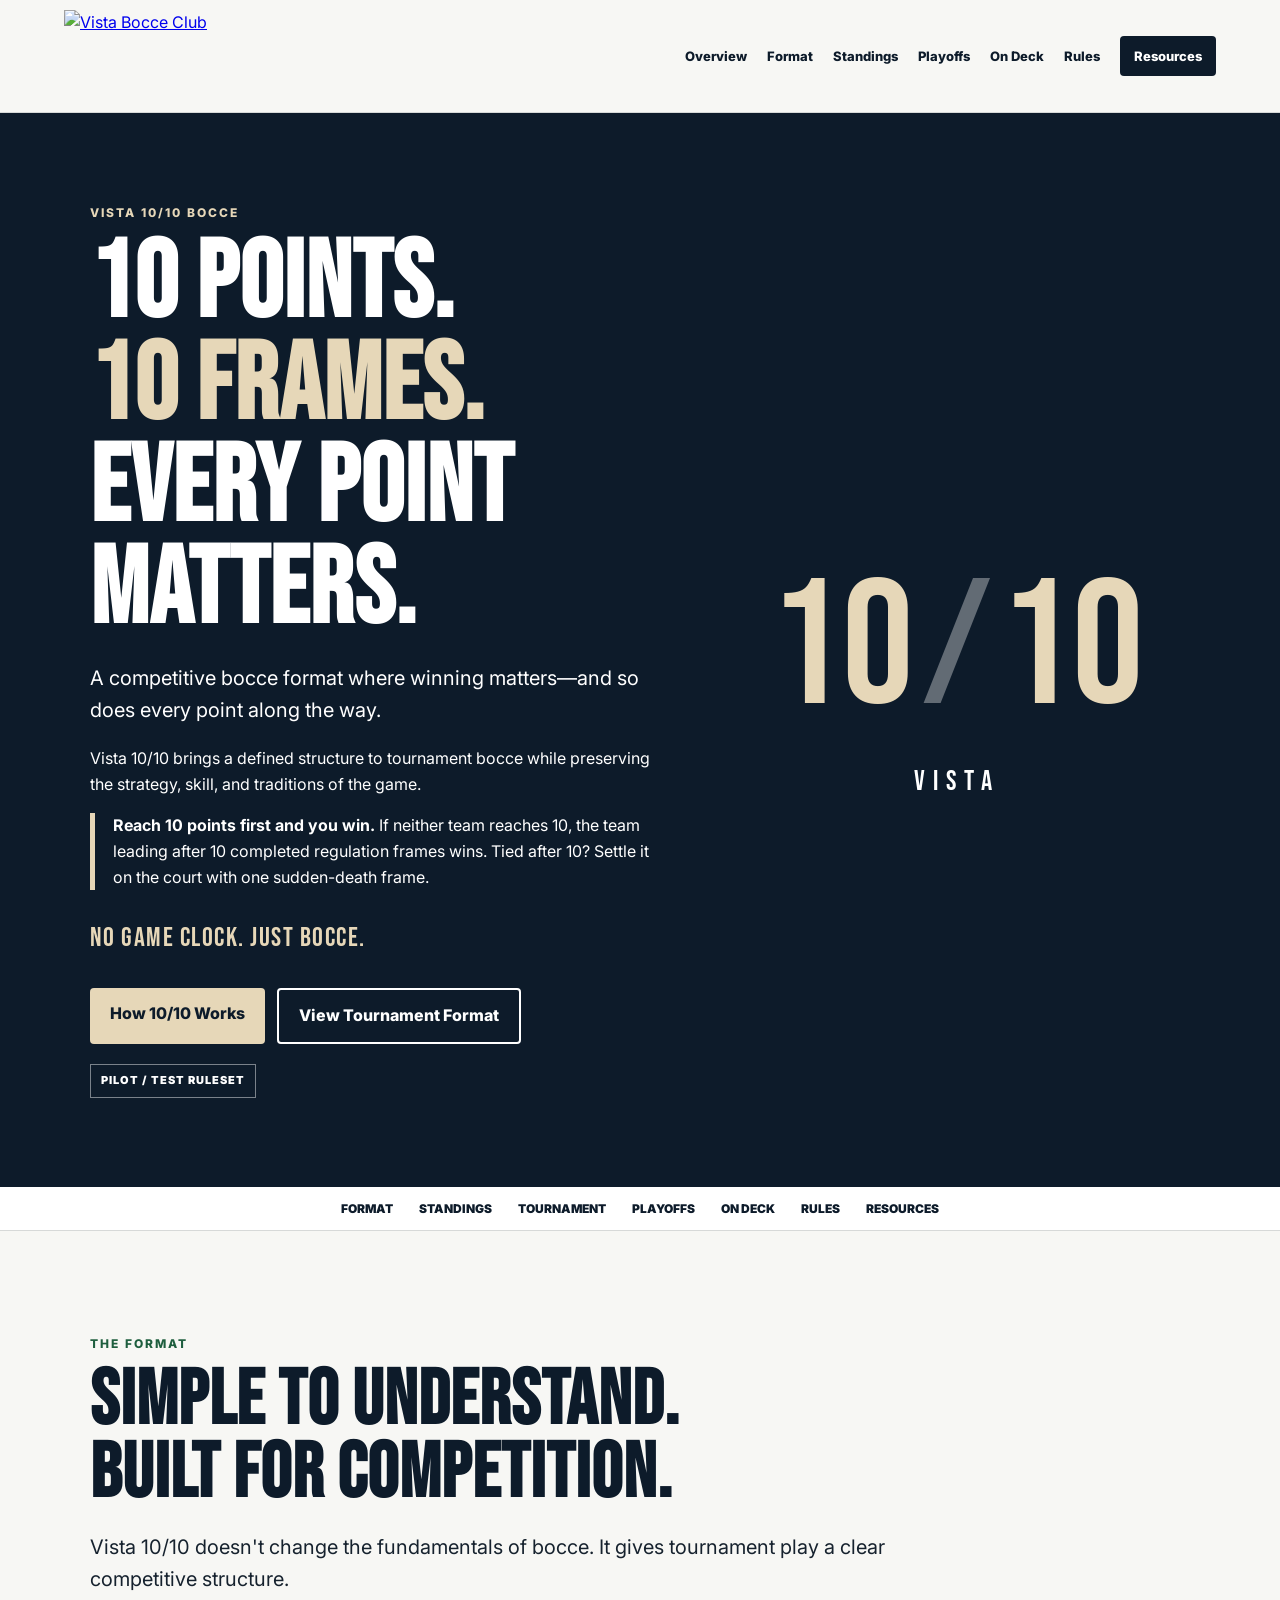
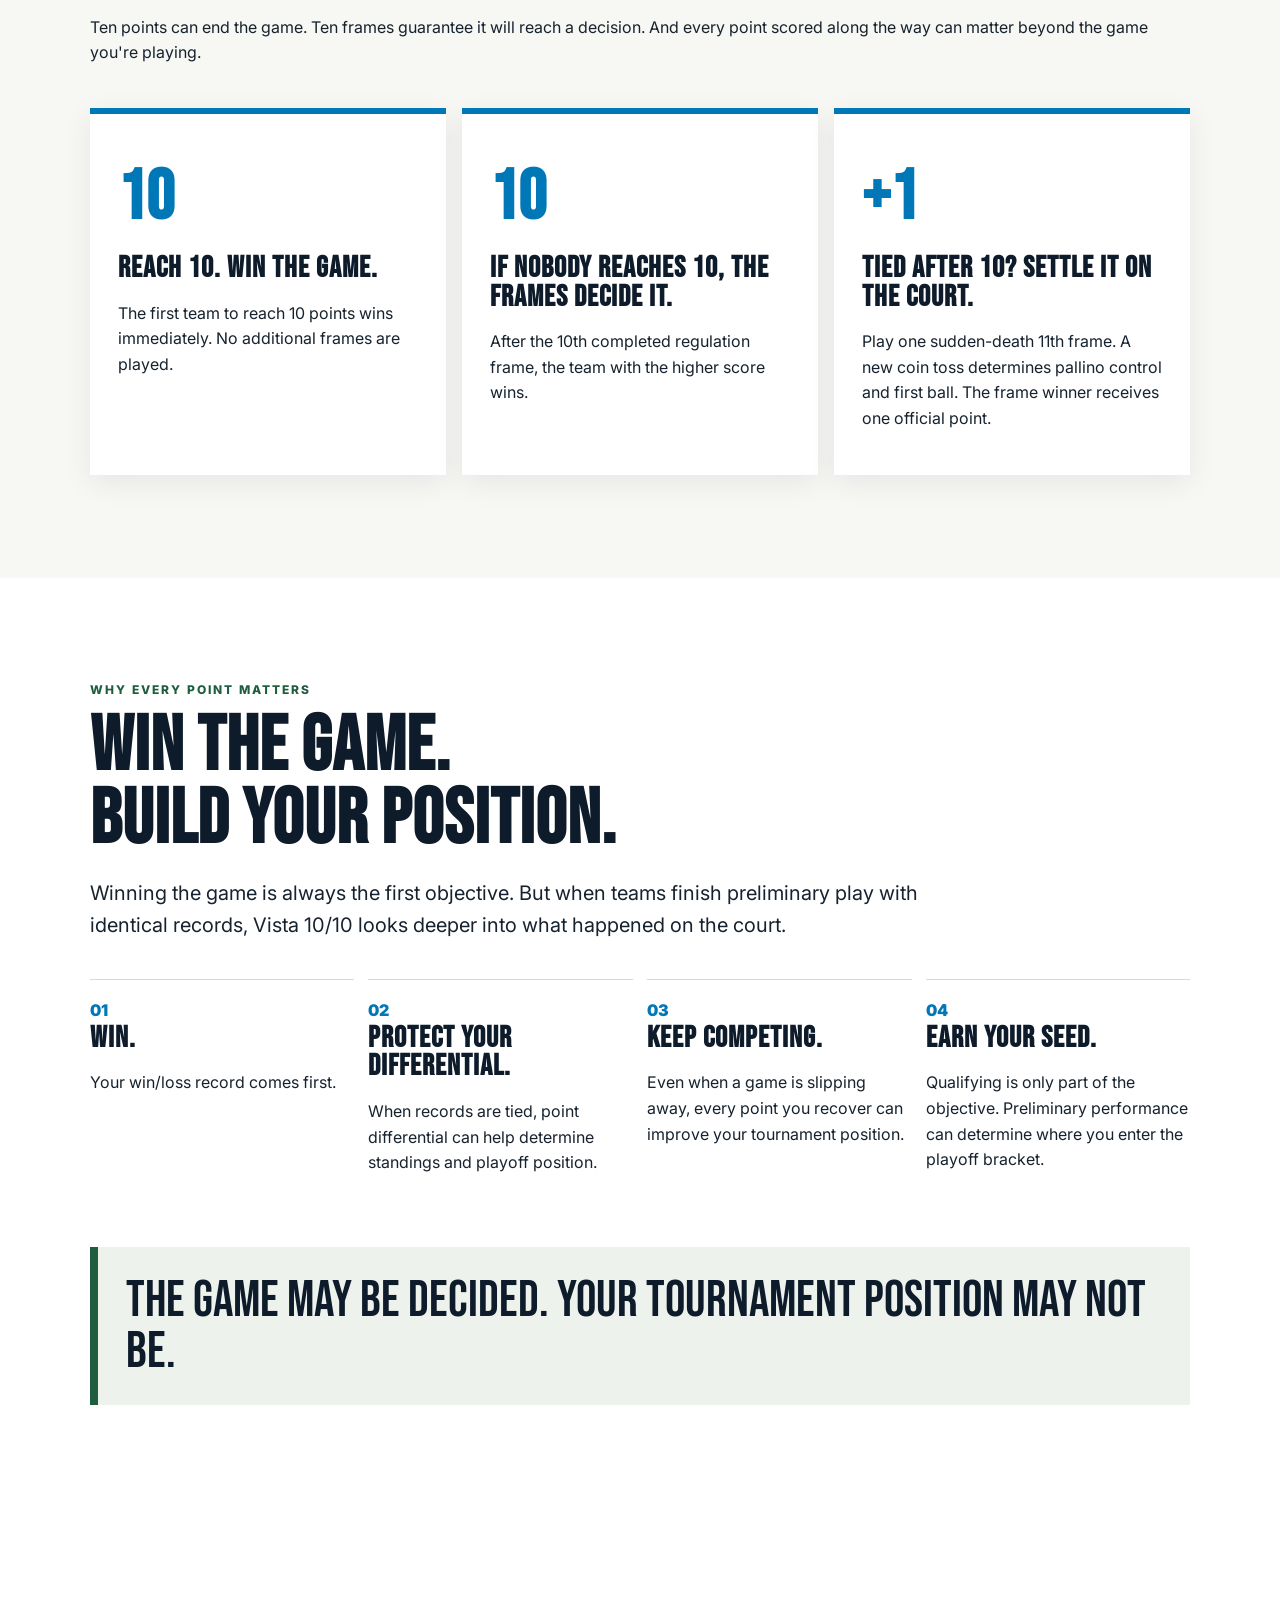
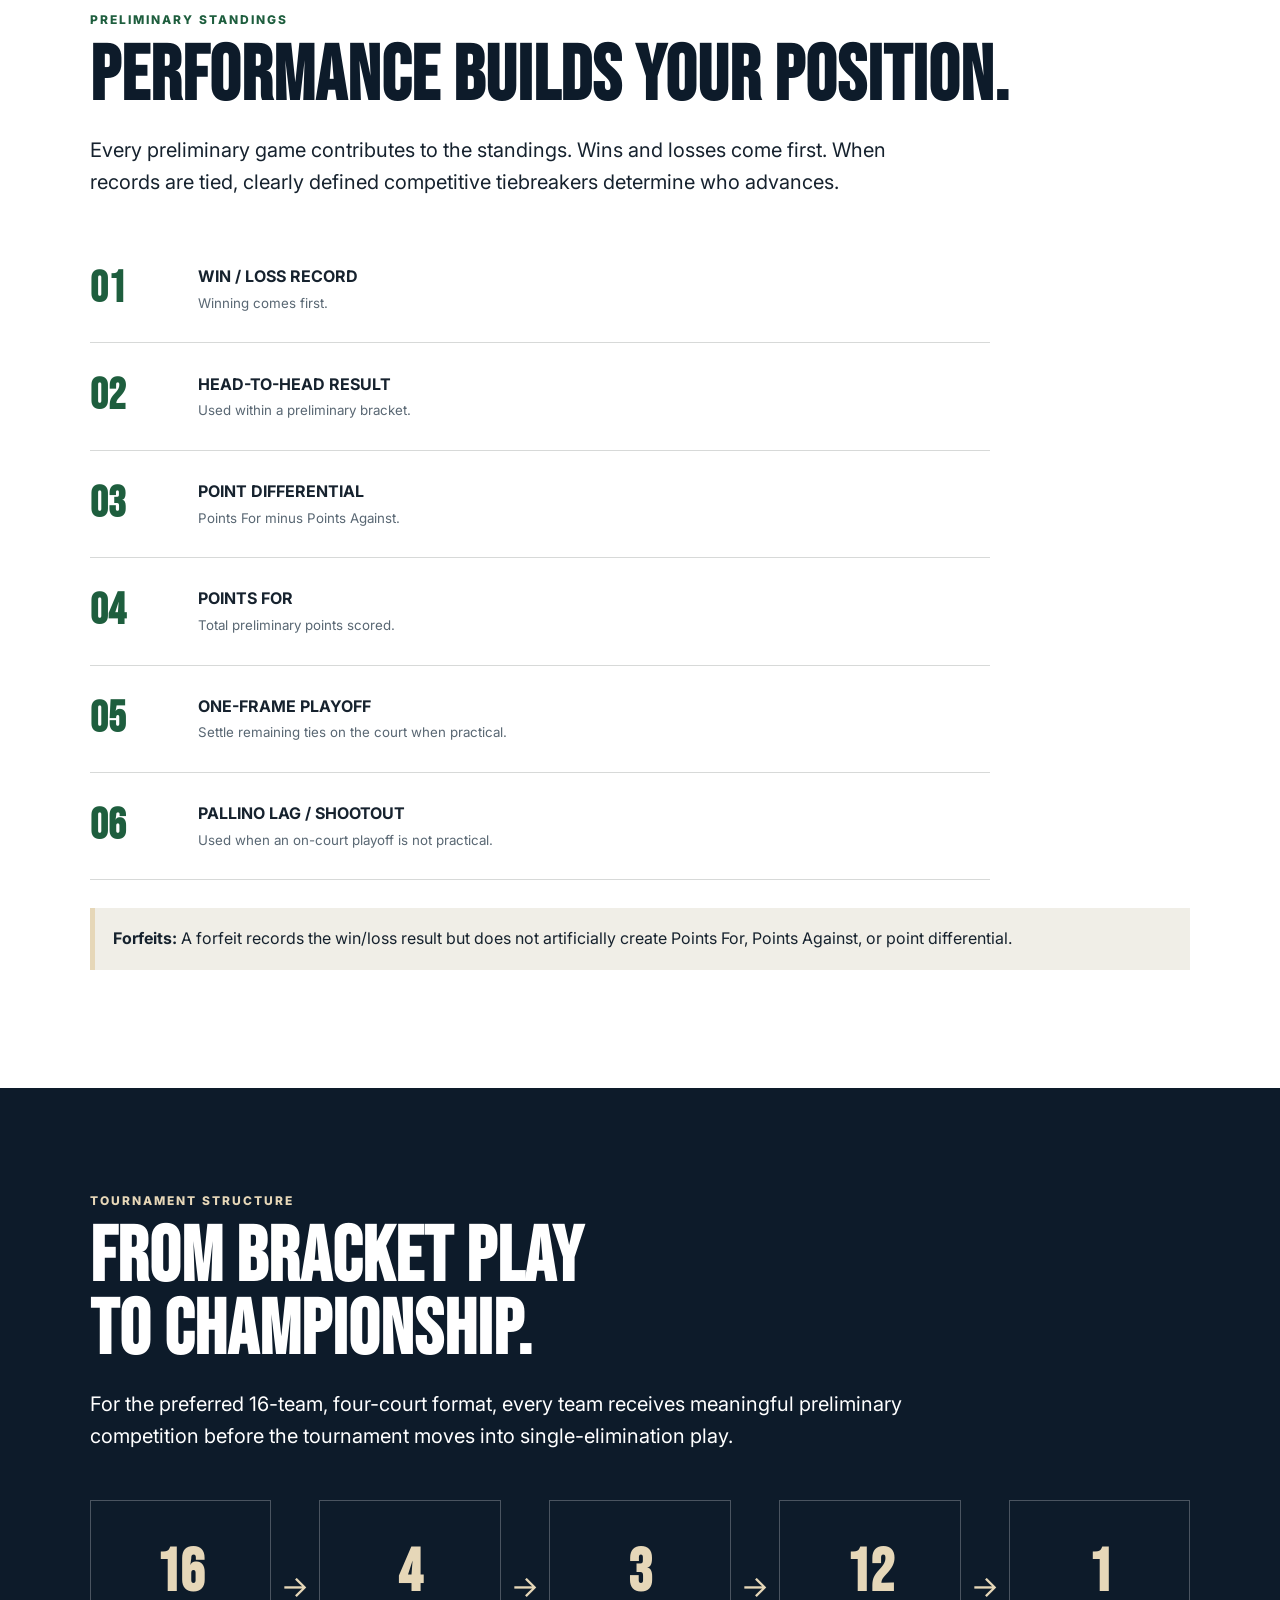
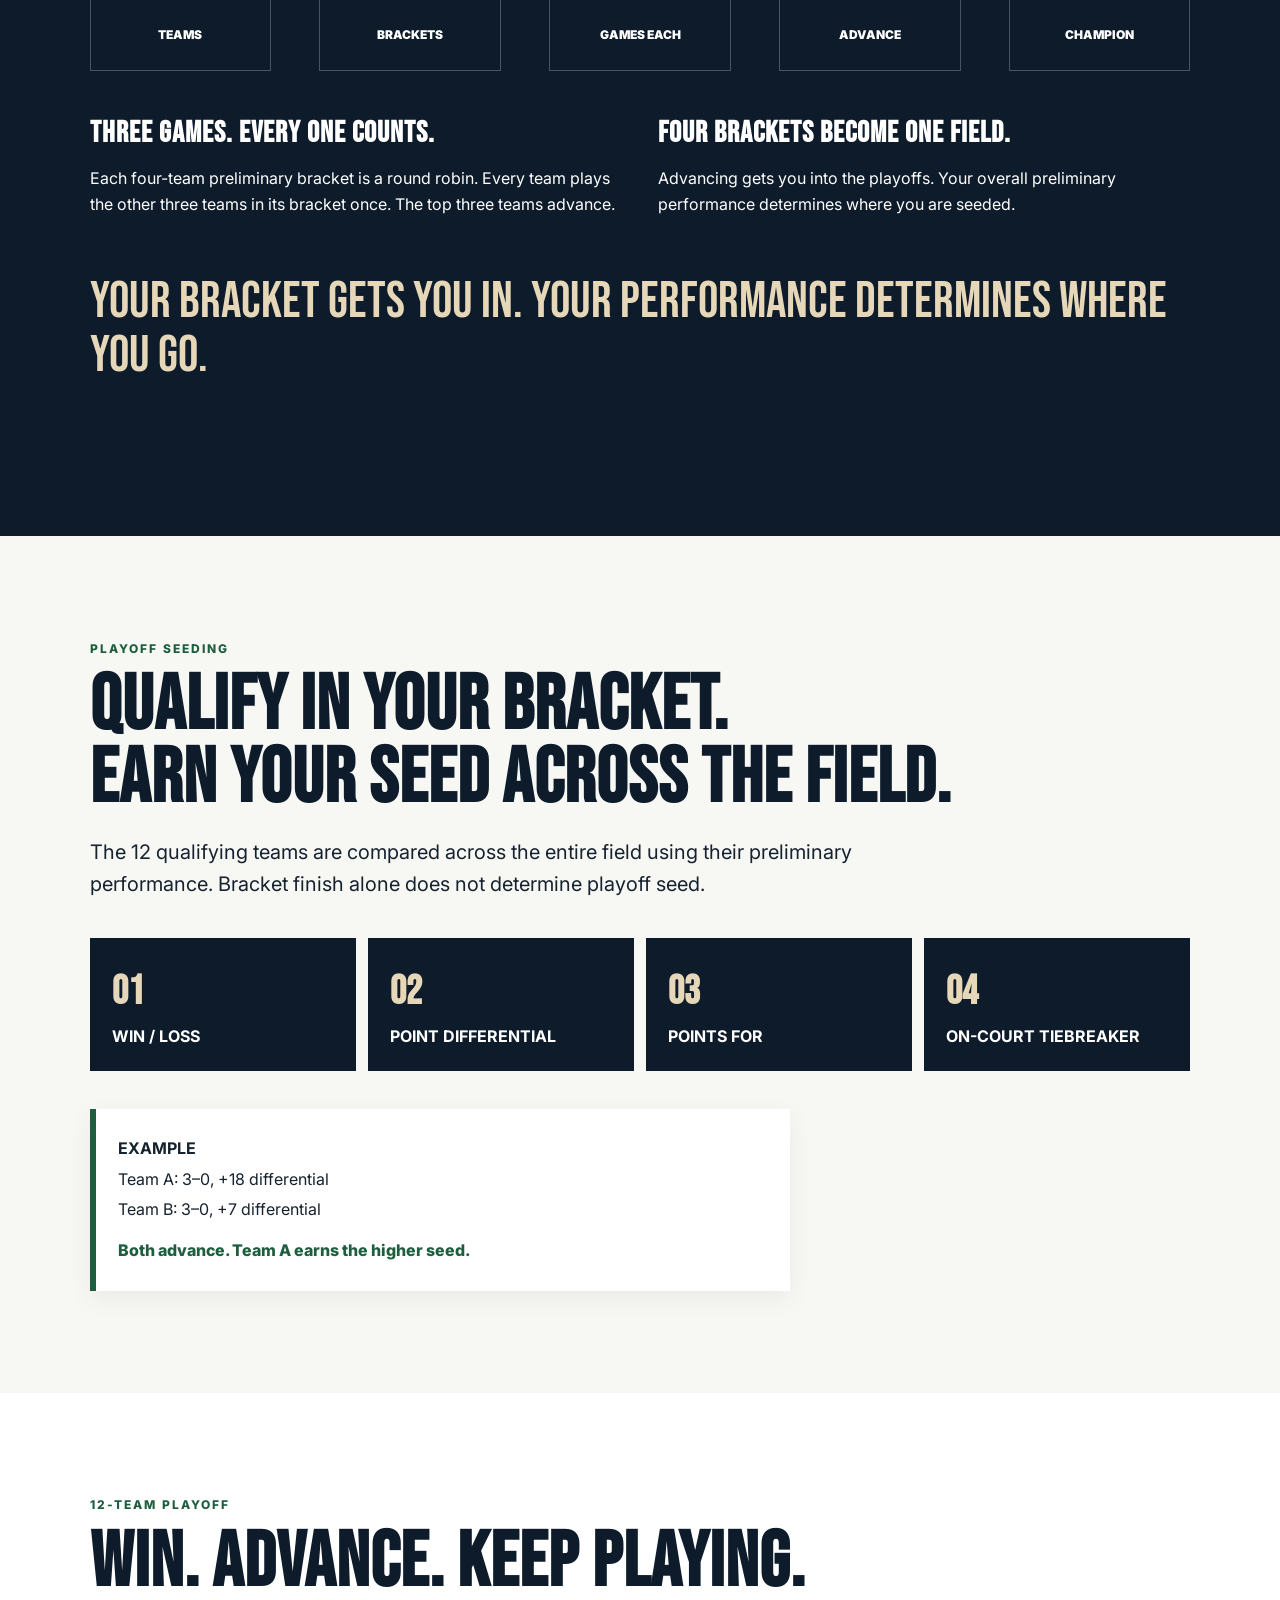
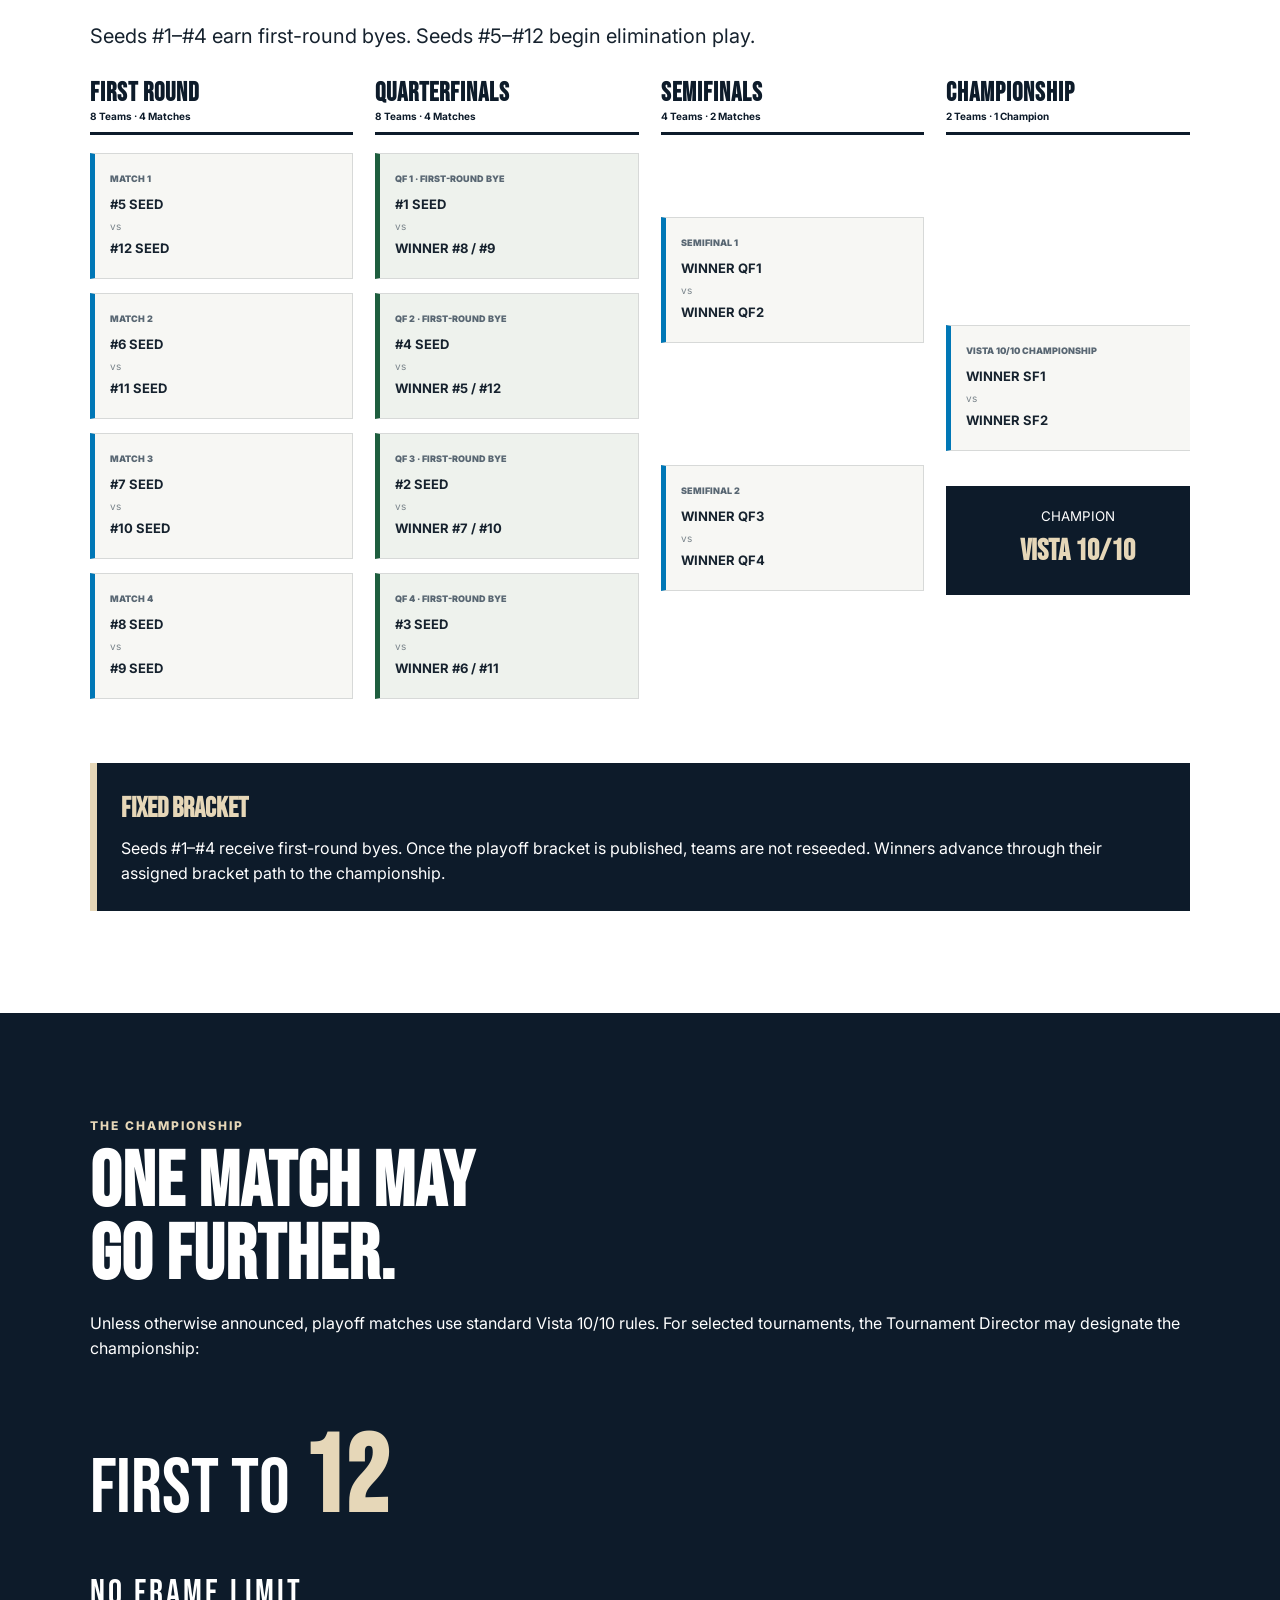
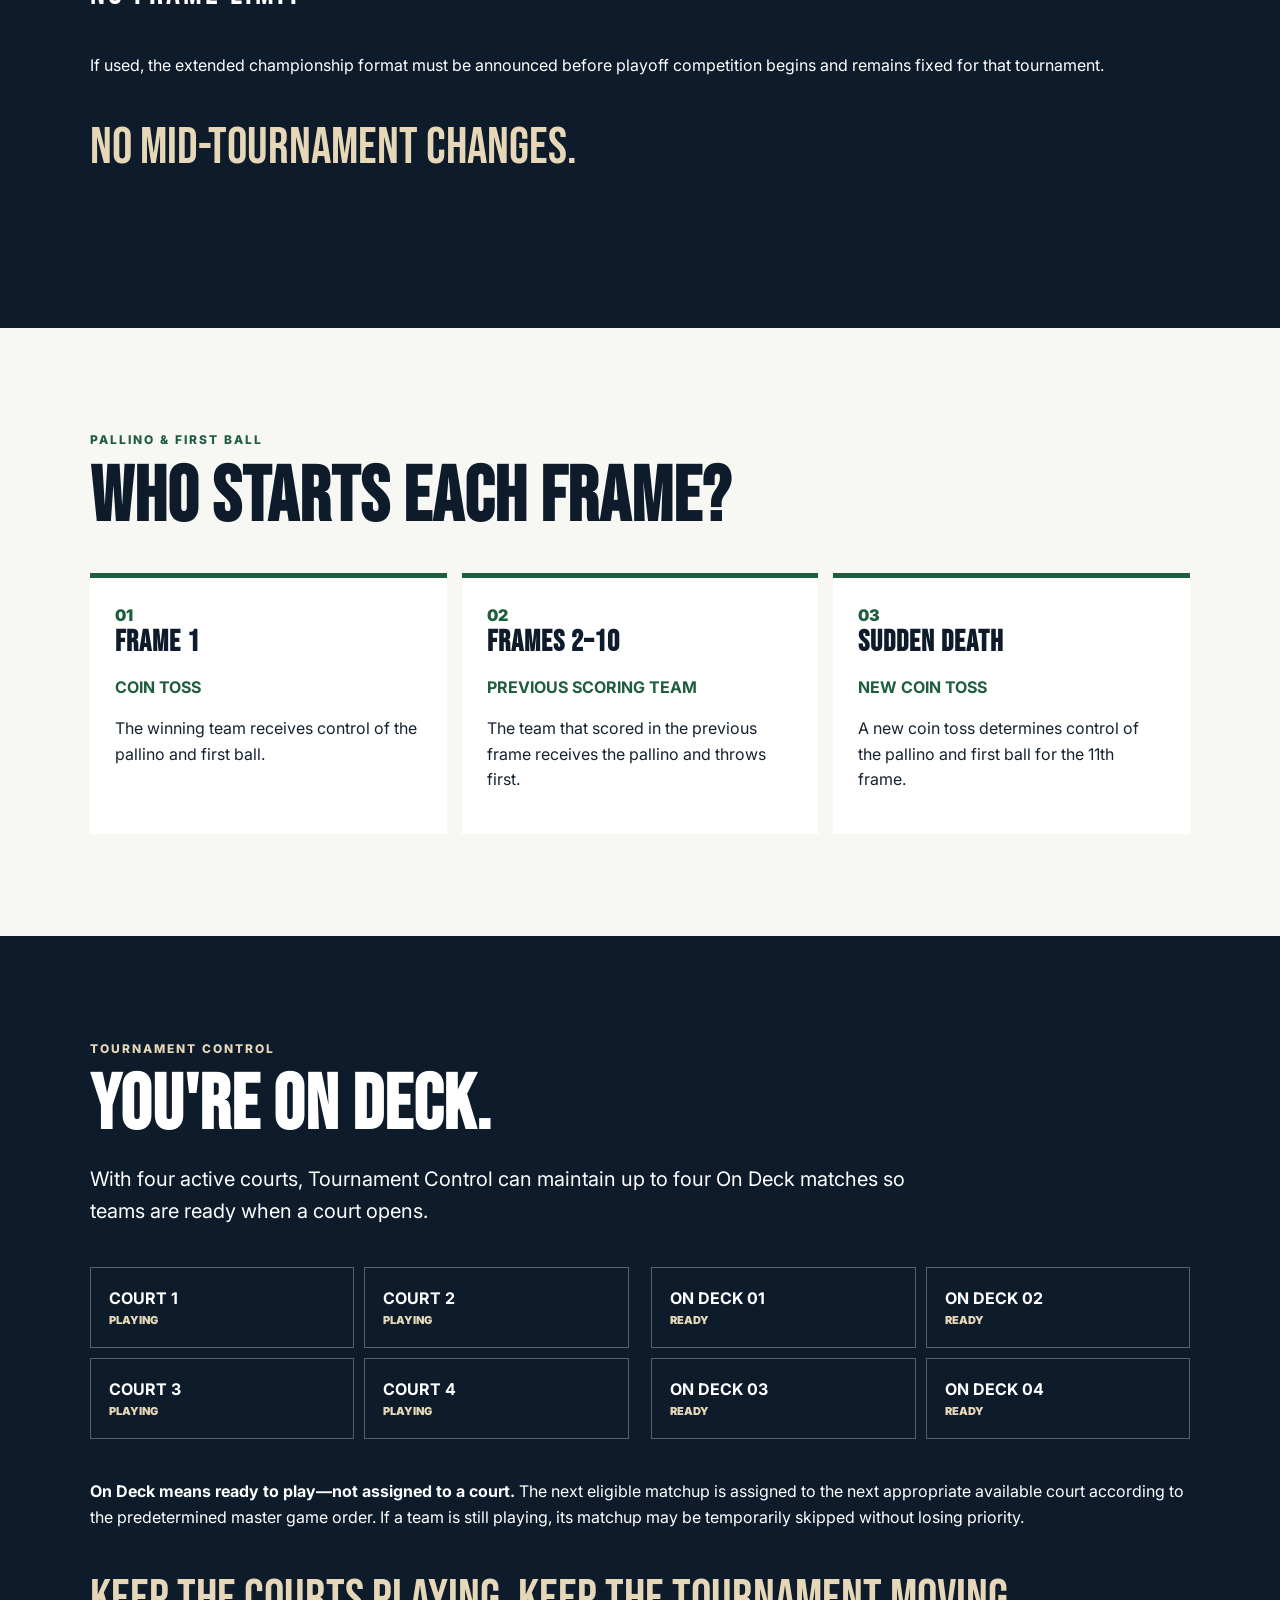
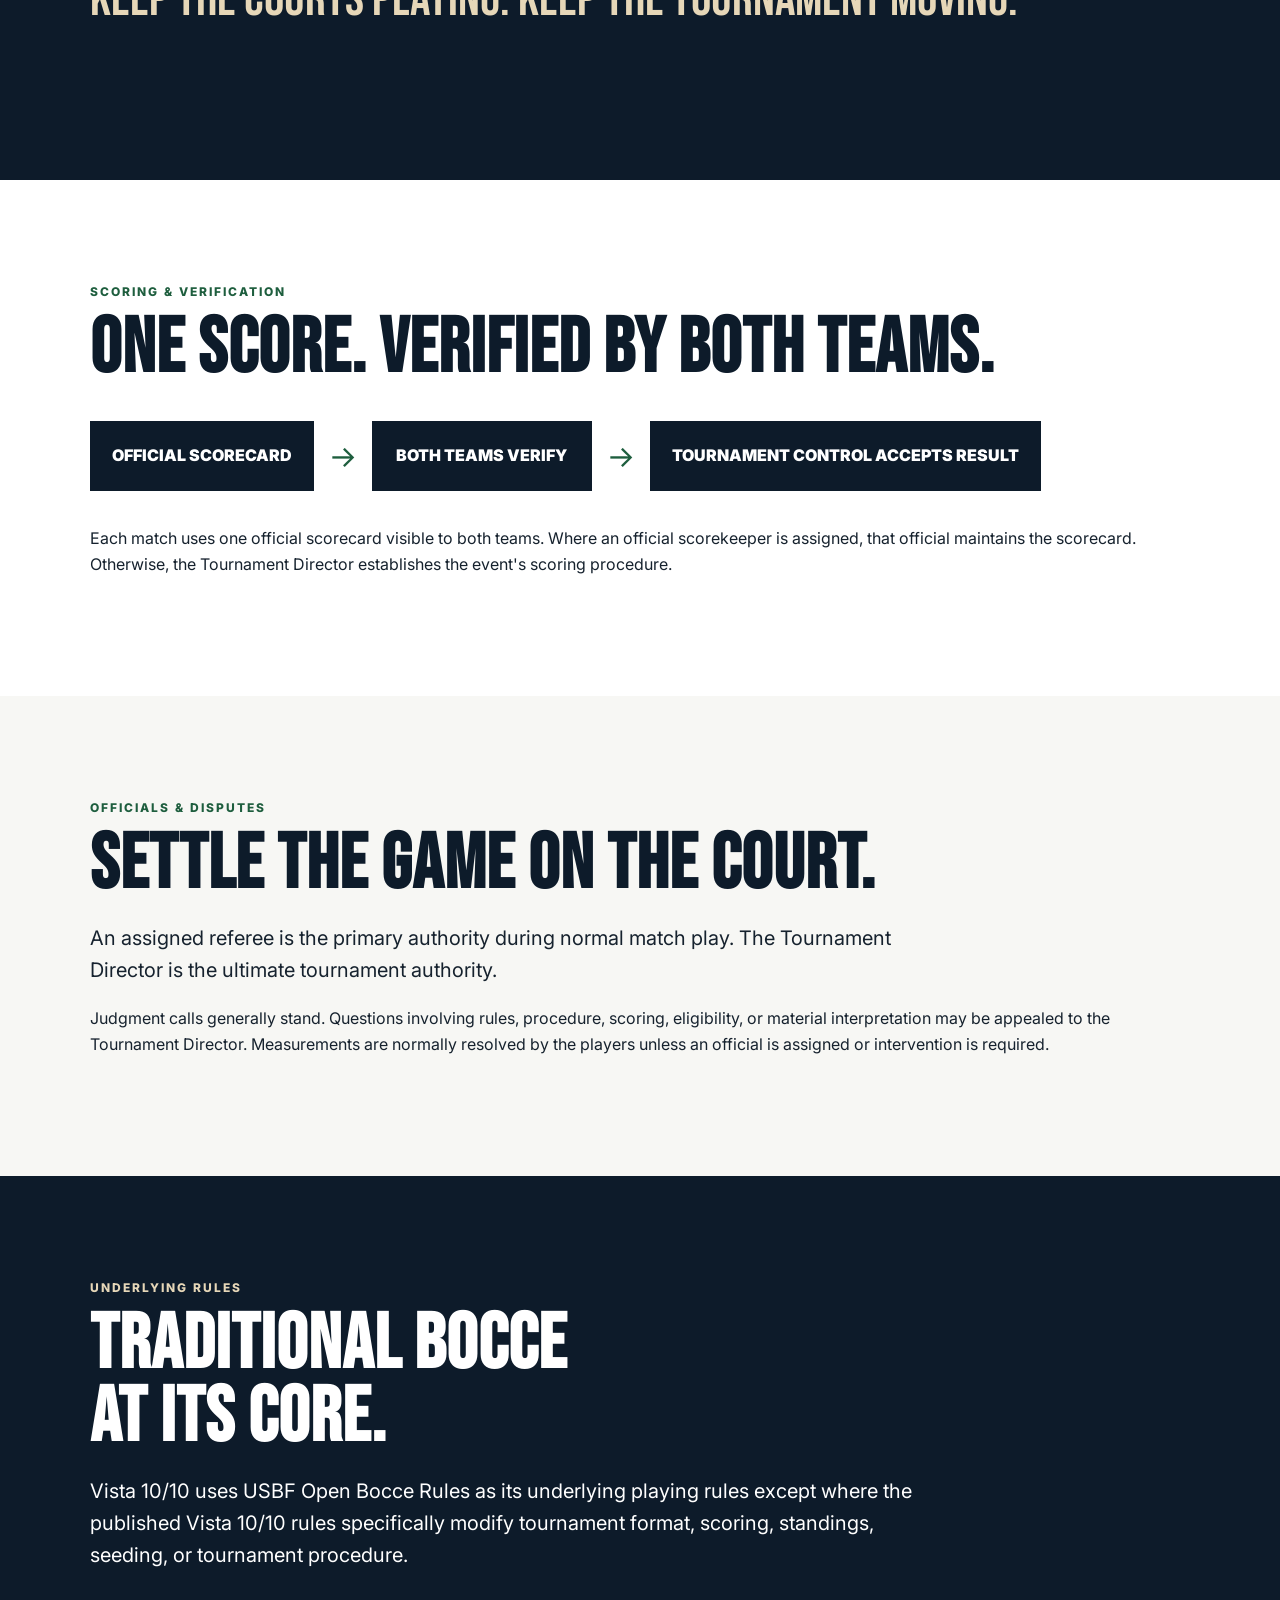
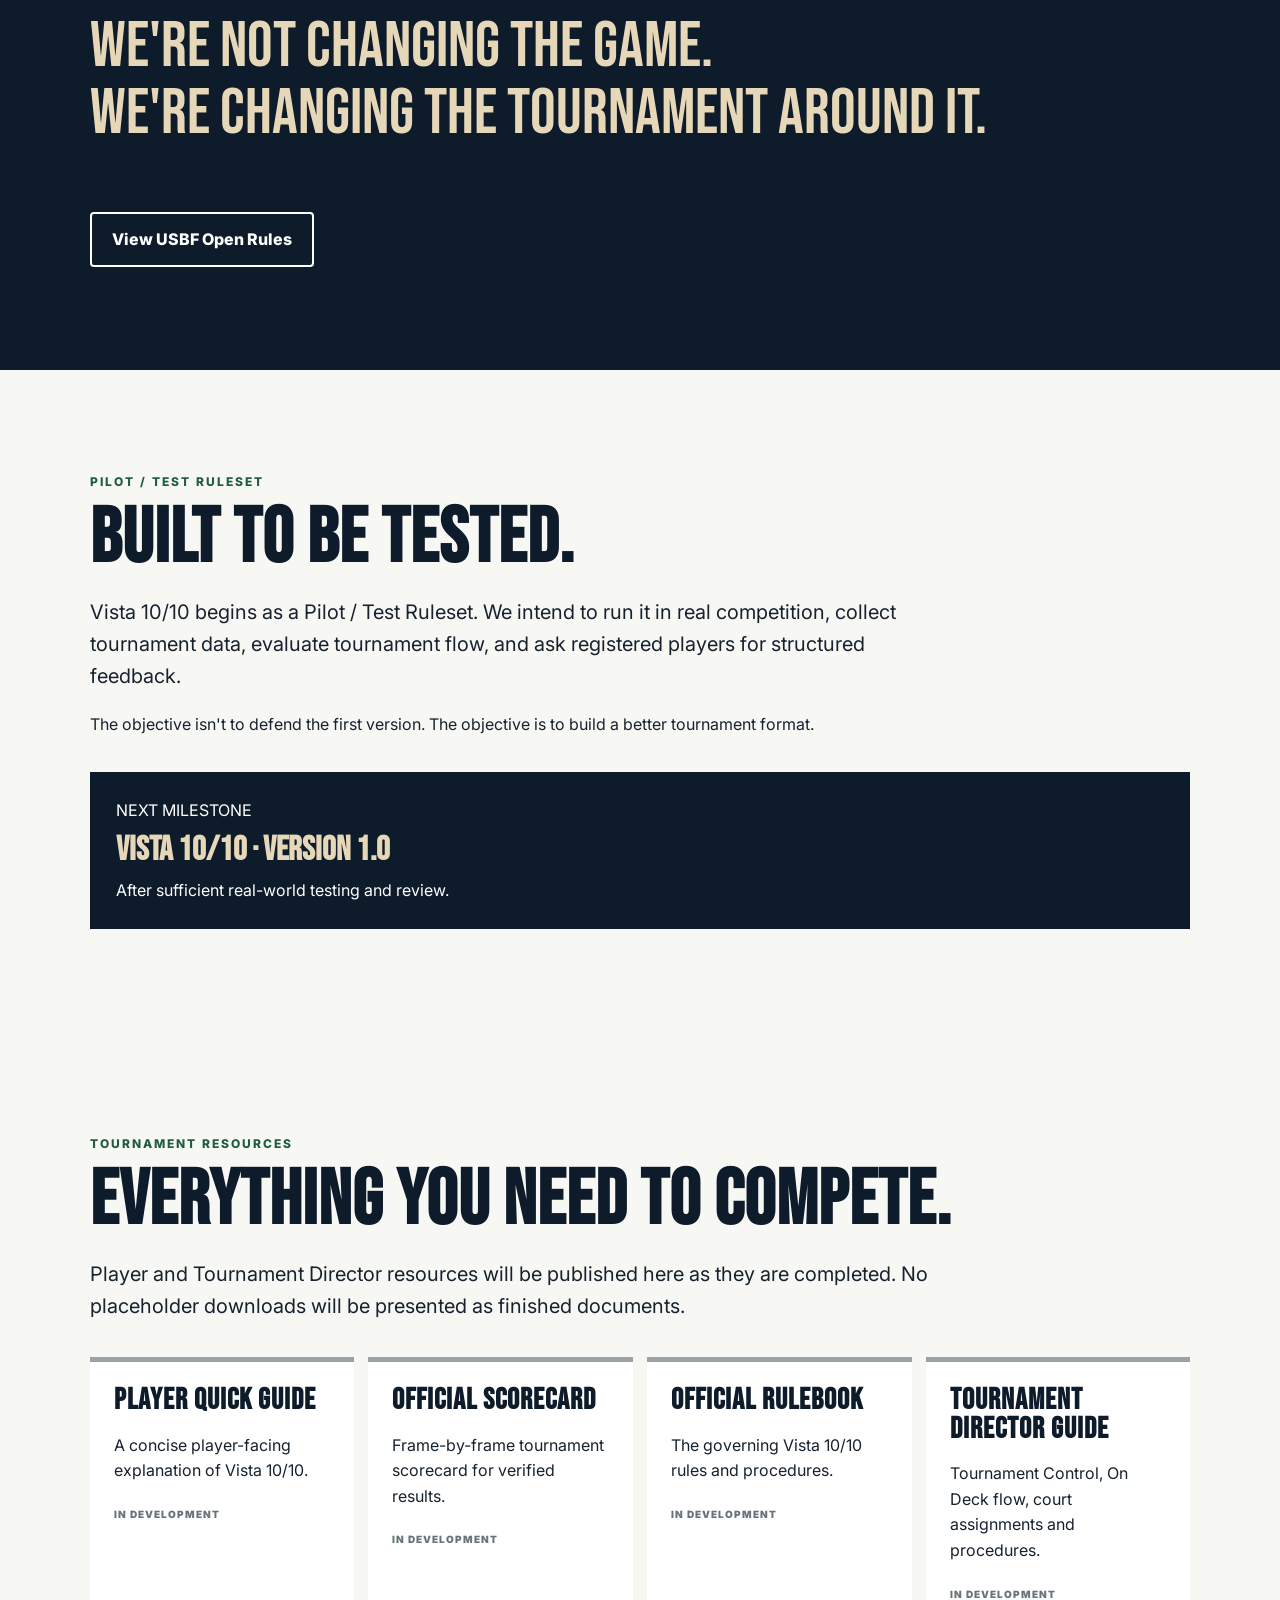
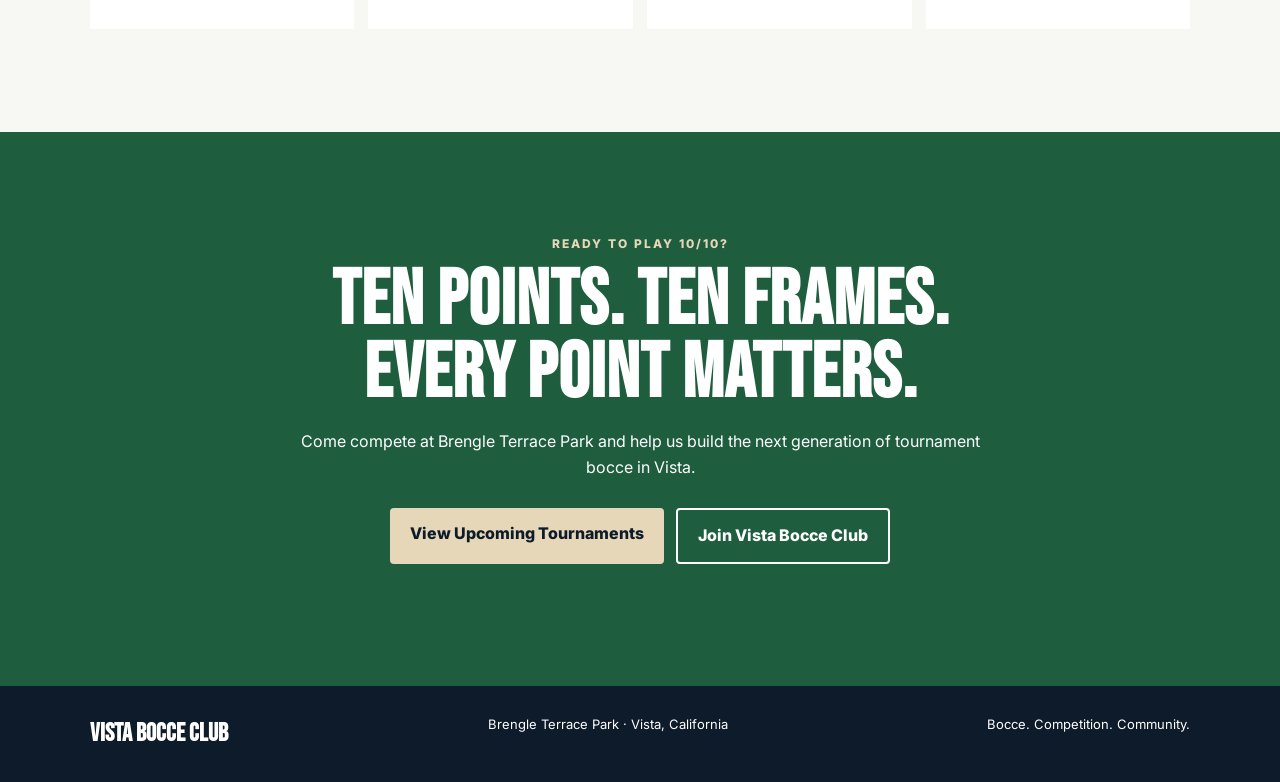
==== ten10.html @ 328922d7 "Add completed Vista 10/10 review page" ====
<!doctype html>
<html lang="en">
<head>
<meta charset="utf-8">
<meta name="viewport" content="width=device-width,initial-scale=1">
<title>Vista 10/10 Bocce | Vista Bocce Club</title>
<meta name="description" content="Vista 10/10 Bocce: 10 points, 10 frames, every point matters. Learn the pilot tournament format, standings, seeding and playoff structure.">
<link rel="preconnect" href="https://fonts.googleapis.com">
<link rel="preconnect" href="https://fonts.gstatic.com" crossorigin>
<link href="https://fonts.googleapis.com/css2?family=Bebas+Neue&family=Inter:wght@400;500;600;700;800&display=swap" rel="stylesheet">
<link rel="stylesheet" href="ten10.css">
</head>
<body>
<a class="skip-link" href="#main">Skip to content</a>
<header class="site-header">
  <a class="logo-brand" href="https://vistabocceclub.com/" aria-label="Vista Bocce Club home">
    <img src="https://raw.githubusercontent.com/italo151/vista-bocce-club/main/assets/vista-bocce-club-horizontal-logo.png" alt="Vista Bocce Club">
  </a>
  <button class="menu-toggle" type="button" aria-expanded="false" aria-controls="site-nav">Menu</button>
  <nav id="site-nav" aria-label="Primary navigation">
    <a href="#overview">Overview</a><a href="#format">Format</a><a href="#standings">Standings</a><a href="#playoffs">Playoffs</a><a href="#ondeck">On Deck</a><a href="#rules">Rules</a><a class="join" href="#resources">Resources</a>
  </nav>
</header>
<main id="main">
<section class="ten-hero" id="overview">
  <div class="hero-copy">
    <p class="eyebrow light">VISTA 10/10 BOCCE</p>
    <h1>10 POINTS.<br><span>10 FRAMES.</span><br>EVERY POINT MATTERS.</h1>
    <p class="hero-lede">A competitive bocce format where winning matters—and so does every point along the way.</p>
    <p>Vista 10/10 brings a defined structure to tournament bocce while preserving the strategy, skill, and traditions of the game.</p>
    <p class="hero-rule"><strong>Reach 10 points first and you win.</strong> If neither team reaches 10, the team leading after 10 completed regulation frames wins. Tied after 10? Settle it on the court with one sudden-death frame.</p>
    <p class="clock">NO GAME CLOCK. JUST BOCCE.</p>
    <div class="actions"><a class="button sand" href="#format">How 10/10 Works</a><a class="button outline" href="#tournament">View Tournament Format</a></div>
    <span class="status">PILOT / TEST RULESET</span>
  </div>
  <div class="hero-mark" aria-hidden="true"><span>10</span><i>/</i><span>10</span><small>VISTA</small></div>
</section>

<nav class="subnav" aria-label="Vista 10/10 sections"><a href="#format">Format</a><a href="#standings">Standings</a><a href="#tournament">Tournament</a><a href="#playoffs">Playoffs</a><a href="#ondeck">On Deck</a><a href="#rules">Rules</a><a href="#resources">Resources</a></nav>

<section id="format" class="section intro">
  <p class="eyebrow">THE FORMAT</p><h2>SIMPLE TO UNDERSTAND.<br>BUILT FOR COMPETITION.</h2>
  <p class="lead">Vista 10/10 doesn't change the fundamentals of bocce. It gives tournament play a clear competitive structure.</p>
  <p>Ten points can end the game. Ten frames guarantee it will reach a decision. And every point scored along the way can matter beyond the game you're playing.</p>
  <div class="format-cards">
    <article><b>10</b><h3>REACH 10. WIN THE GAME.</h3><p>The first team to reach 10 points wins immediately. No additional frames are played.</p></article>
    <article><b>10</b><h3>IF NOBODY REACHES 10, THE FRAMES DECIDE IT.</h3><p>After the 10th completed regulation frame, the team with the higher score wins.</p></article>
    <article><b>+1</b><h3>TIED AFTER 10? SETTLE IT ON THE COURT.</h3><p>Play one sudden-death 11th frame. A new coin toss determines pallino control and first ball. The frame winner receives one official point.</p></article>
  </div>
</section>

<section class="section points">
  <p class="eyebrow">WHY EVERY POINT MATTERS</p><h2>WIN THE GAME.<br>BUILD YOUR POSITION.</h2>
  <p class="lead">Winning the game is always the first objective. But when teams finish preliminary play with identical records, Vista 10/10 looks deeper into what happened on the court.</p>
  <div class="four-grid"><article><span>01</span><h3>WIN.</h3><p>Your win/loss record comes first.</p></article><article><span>02</span><h3>PROTECT YOUR DIFFERENTIAL.</h3><p>When records are tied, point differential can help determine standings and playoff position.</p></article><article><span>03</span><h3>KEEP COMPETING.</h3><p>Even when a game is slipping away, every point you recover can improve your tournament position.</p></article><article><span>04</span><h3>EARN YOUR SEED.</h3><p>Qualifying is only part of the objective. Preliminary performance can determine where you enter the playoff bracket.</p></article></div>
  <blockquote>THE GAME MAY BE DECIDED. YOUR TOURNAMENT POSITION MAY NOT BE.</blockquote>
</section>

<section id="standings" class="section standings">
  <p class="eyebrow">PRELIMINARY STANDINGS</p><h2>PERFORMANCE BUILDS YOUR POSITION.</h2>
  <p class="lead">Every preliminary game contributes to the standings. Wins and losses come first. When records are tied, clearly defined competitive tiebreakers determine who advances.</p>
  <div class="ranking">
    <div><b>01</b><span><strong>WIN / LOSS RECORD</strong><small>Winning comes first.</small></span></div>
    <div><b>02</b><span><strong>HEAD-TO-HEAD RESULT</strong><small>Used within a preliminary bracket.</small></span></div>
    <div><b>03</b><span><strong>POINT DIFFERENTIAL</strong><small>Points For minus Points Against.</small></span></div>
    <div><b>04</b><span><strong>POINTS FOR</strong><small>Total preliminary points scored.</small></span></div>
    <div><b>05</b><span><strong>ONE-FRAME PLAYOFF</strong><small>Settle remaining ties on the court when practical.</small></span></div>
    <div><b>06</b><span><strong>PALLINO LAG / SHOOTOUT</strong><small>Used when an on-court playoff is not practical.</small></span></div>
  </div>
  <p class="note"><strong>Forfeits:</strong> A forfeit records the win/loss result but does not artificially create Points For, Points Against, or point differential.</p>
</section>

<section id="tournament" class="section tournament dark-section">
  <p class="eyebrow light">TOURNAMENT STRUCTURE</p><h2>FROM BRACKET PLAY<br>TO CHAMPIONSHIP.</h2>
  <p class="lead">For the preferred 16-team, four-court format, every team receives meaningful preliminary competition before the tournament moves into single-elimination play.</p>
  <div class="flow"><div><b>16</b><span>TEAMS</span></div><i>→</i><div><b>4</b><span>BRACKETS</span></div><i>→</i><div><b>3</b><span>GAMES EACH</span></div><i>→</i><div><b>12</b><span>ADVANCE</span></div><i>→</i><div><b>1</b><span>CHAMPION</span></div></div>
  <div class="tournament-copy"><div><h3>THREE GAMES. EVERY ONE COUNTS.</h3><p>Each four-team preliminary bracket is a round robin. Every team plays the other three teams in its bracket once. The top three teams advance.</p></div><div><h3>FOUR BRACKETS BECOME ONE FIELD.</h3><p>Advancing gets you into the playoffs. Your overall preliminary performance determines where you are seeded.</p></div></div>
  <p class="signature">YOUR BRACKET GETS YOU IN. YOUR PERFORMANCE DETERMINES WHERE YOU GO.</p>
</section>

<section class="section seeding">
  <p class="eyebrow">PLAYOFF SEEDING</p><h2>QUALIFY IN YOUR BRACKET.<br>EARN YOUR SEED ACROSS THE FIELD.</h2>
  <p class="lead">The 12 qualifying teams are compared across the entire field using their preliminary performance. Bracket finish alone does not determine playoff seed.</p>
  <div class="seed-order"><div><b>01</b><strong>WIN / LOSS</strong></div><div><b>02</b><strong>POINT DIFFERENTIAL</strong></div><div><b>03</b><strong>POINTS FOR</strong></div><div><b>04</b><strong>ON-COURT TIEBREAKER</strong></div></div>
  <div class="example"><p><strong>EXAMPLE</strong></p><p>Team A: 3–0, +18 differential</p><p>Team B: 3–0, +7 differential</p><p class="result">Both advance. Team A earns the higher seed.</p></div>
</section>

<section id="playoffs" class="section playoffs">
  <p class="eyebrow">12-TEAM PLAYOFF</p><h2>WIN. ADVANCE. KEEP PLAYING.</h2>
  <p class="lead">Seeds #1–#4 earn first-round byes. Seeds #5–#12 begin elimination play.</p>
  <div class="bracket-wrap" role="region" aria-label="12-team fixed playoff bracket" tabindex="0">
    <div class="bracket">
      <div class="round r1"><h3>FIRST ROUND<small>8 Teams · 4 Matches</small></h3>
        <div class="match"><small>MATCH 1</small><b>#5 SEED</b><em>vs</em><b>#12 SEED</b></div>
        <div class="match"><small>MATCH 2</small><b>#6 SEED</b><em>vs</em><b>#11 SEED</b></div>
        <div class="match"><small>MATCH 3</small><b>#7 SEED</b><em>vs</em><b>#10 SEED</b></div>
        <div class="match"><small>MATCH 4</small><b>#8 SEED</b><em>vs</em><b>#9 SEED</b></div>
      </div>
      <div class="round r2"><h3>QUARTERFINALS<small>8 Teams · 4 Matches</small></h3>
        <div class="match bye"><small>QF 1 · FIRST-ROUND BYE</small><b>#1 SEED</b><em>vs</em><b>WINNER #8 / #9</b></div>
        <div class="match bye"><small>QF 2 · FIRST-ROUND BYE</small><b>#4 SEED</b><em>vs</em><b>WINNER #5 / #12</b></div>
        <div class="match bye"><small>QF 3 · FIRST-ROUND BYE</small><b>#2 SEED</b><em>vs</em><b>WINNER #7 / #10</b></div>
        <div class="match bye"><small>QF 4 · FIRST-ROUND BYE</small><b>#3 SEED</b><em>vs</em><b>WINNER #6 / #11</b></div>
      </div>
      <div class="round r3"><h3>SEMIFINALS<small>4 Teams · 2 Matches</small></h3>
        <div class="match semi"><small>SEMIFINAL 1</small><b>WINNER QF1</b><em>vs</em><b>WINNER QF2</b></div>
        <div class="match semi"><small>SEMIFINAL 2</small><b>WINNER QF3</b><em>vs</em><b>WINNER QF4</b></div>
      </div>
      <div class="round r4"><h3>CHAMPIONSHIP<small>2 Teams · 1 Champion</small></h3>
        <div class="match final"><small>VISTA 10/10 CHAMPIONSHIP</small><b>WINNER SF1</b><em>vs</em><b>WINNER SF2</b></div>
        <div class="champion"><small>CHAMPION</small><b>VISTA 10/10</b></div>
      </div>
    </div>
  </div>
  <div class="bracket-rule"><strong>FIXED BRACKET</strong><p>Seeds #1–#4 receive first-round byes. Once the playoff bracket is published, teams are not reseeded. Winners advance through their assigned bracket path to the championship.</p></div>
</section>

<section class="section championship dark-section">
  <p class="eyebrow light">THE CHAMPIONSHIP</p><h2>ONE MATCH MAY<br>GO FURTHER.</h2>
  <p>Unless otherwise announced, playoff matches use standard Vista 10/10 rules. For selected tournaments, the Tournament Director may designate the championship:</p>
  <div class="twelve">FIRST TO <b>12</b><span>NO FRAME LIMIT</span></div>
  <p>If used, the extended championship format must be announced before playoff competition begins and remains fixed for that tournament.</p>
  <p class="signature">NO MID-TOURNAMENT CHANGES.</p>
</section>

<section class="section pallino">
  <p class="eyebrow">PALLINO &amp; FIRST BALL</p><h2>WHO STARTS EACH FRAME?</h2>
  <div class="three-steps"><article><span>01</span><h3>FRAME 1</h3><b>COIN TOSS</b><p>The winning team receives control of the pallino and first ball.</p></article><article><span>02</span><h3>FRAMES 2–10</h3><b>PREVIOUS SCORING TEAM</b><p>The team that scored in the previous frame receives the pallino and throws first.</p></article><article><span>03</span><h3>SUDDEN DEATH</h3><b>NEW COIN TOSS</b><p>A new coin toss determines control of the pallino and first ball for the 11th frame.</p></article></div>
</section>

<section id="ondeck" class="section ondeck dark-section">
  <p class="eyebrow light">TOURNAMENT CONTROL</p><h2>YOU'RE ON DECK.</h2>
  <p class="lead">With four active courts, Tournament Control can maintain up to four On Deck matches so teams are ready when a court opens.</p>
  <div class="control-board"><div class="courts-board"><div><b>COURT 1</b><span>PLAYING</span></div><div><b>COURT 2</b><span>PLAYING</span></div><div><b>COURT 3</b><span>PLAYING</span></div><div><b>COURT 4</b><span>PLAYING</span></div></div><div class="deck-board"><div><b>ON DECK 01</b><span>READY</span></div><div><b>ON DECK 02</b><span>READY</span></div><div><b>ON DECK 03</b><span>READY</span></div><div><b>ON DECK 04</b><span>READY</span></div></div></div>
  <p><strong>On Deck means ready to play—not assigned to a court.</strong> The next eligible matchup is assigned to the next appropriate available court according to the predetermined master game order. If a team is still playing, its matchup may be temporarily skipped without losing priority.</p>
  <p class="signature">KEEP THE COURTS PLAYING. KEEP THE TOURNAMENT MOVING.</p>
</section>

<section class="section scorekeeping">
  <p class="eyebrow">SCORING &amp; VERIFICATION</p><h2>ONE SCORE. VERIFIED BY BOTH TEAMS.</h2>
  <div class="verify"><div>OFFICIAL SCORECARD</div><i>→</i><div>BOTH TEAMS VERIFY</div><i>→</i><div>TOURNAMENT CONTROL ACCEPTS RESULT</div></div>
  <p>Each match uses one official scorecard visible to both teams. Where an official scorekeeper is assigned, that official maintains the scorecard. Otherwise, the Tournament Director establishes the event's scoring procedure.</p>
</section>

<section class="section officials">
  <p class="eyebrow">OFFICIALS &amp; DISPUTES</p><h2>SETTLE THE GAME ON THE COURT.</h2>
  <p class="lead">An assigned referee is the primary authority during normal match play. The Tournament Director is the ultimate tournament authority.</p>
  <p>Judgment calls generally stand. Questions involving rules, procedure, scoring, eligibility, or material interpretation may be appealed to the Tournament Director. Measurements are normally resolved by the players unless an official is assigned or intervention is required.</p>
</section>

<section id="rules" class="section underlying dark-section">
  <p class="eyebrow light">UNDERLYING RULES</p><h2>TRADITIONAL BOCCE<br>AT ITS CORE.</h2>
  <p class="lead">Vista 10/10 uses USBF Open Bocce Rules as its underlying playing rules except where the published Vista 10/10 rules specifically modify tournament format, scoring, standings, seeding, or tournament procedure.</p>
  <p class="signature huge">WE'RE NOT CHANGING THE GAME.<br>WE'RE CHANGING THE TOURNAMENT AROUND IT.</p>
  <a class="button outline" href="https://usbf.us/wp-content/uploads/2023/05/USBF-Open-Rules_03-23-23.pdf" target="_blank" rel="noopener">View USBF Open Rules</a>
</section>

<section class="section pilot">
  <p class="eyebrow">PILOT / TEST RULESET</p><h2>BUILT TO BE TESTED.</h2>
  <p class="lead">Vista 10/10 begins as a Pilot / Test Ruleset. We intend to run it in real competition, collect tournament data, evaluate tournament flow, and ask registered players for structured feedback.</p>
  <p>The objective isn't to defend the first version. The objective is to build a better tournament format.</p>
  <div class="v1">NEXT MILESTONE <strong>VISTA 10/10 · VERSION 1.0</strong><span>After sufficient real-world testing and review.</span></div>
</section>

<section id="resources" class="section resources">
  <p class="eyebrow">TOURNAMENT RESOURCES</p><h2>EVERYTHING YOU NEED TO COMPETE.</h2>
  <p class="lead">Player and Tournament Director resources will be published here as they are completed. No placeholder downloads will be presented as finished documents.</p>
  <div class="resource-grid"><article><h3>PLAYER QUICK GUIDE</h3><p>A concise player-facing explanation of Vista 10/10.</p><span>IN DEVELOPMENT</span></article><article><h3>OFFICIAL SCORECARD</h3><p>Frame-by-frame tournament scorecard for verified results.</p><span>IN DEVELOPMENT</span></article><article><h3>OFFICIAL RULEBOOK</h3><p>The governing Vista 10/10 rules and procedures.</p><span>IN DEVELOPMENT</span></article><article><h3>TOURNAMENT DIRECTOR GUIDE</h3><p>Tournament Control, On Deck flow, court assignments and procedures.</p><span>IN DEVELOPMENT</span></article></div>
</section>

<section class="final-cta"><p class="eyebrow light">READY TO PLAY 10/10?</p><h2>TEN POINTS. TEN FRAMES.<br>EVERY POINT MATTERS.</h2><p>Come compete at Brengle Terrace Park and help us build the next generation of tournament bocce in Vista.</p><div class="actions center"><a class="button sand" href="https://vistabocceclub.com/#events">View Upcoming Tournaments</a><a class="button outline" href="https://vistabocceclub.com/#join">Join Vista Bocce Club</a></div></section>
</main>
<footer><b>VISTA BOCCE CLUB</b><span>Brengle Terrace Park · Vista, California</span><span>Bocce. Competition. Community.</span></footer>
<script>
const b=document.querySelector('.menu-toggle'),n=document.querySelector('#site-nav');if(b&&n){b.addEventListener('click',()=>{const o=b.getAttribute('aria-expanded')==='true';b.setAttribute('aria-expanded',String(!o));n.classList.toggle('open',!o)});n.querySelectorAll('a').forEach(a=>a.addEventListener('click',()=>{b.setAttribute('aria-expanded','false');n.classList.remove('open')}))}
</script>
</body></html>
---- ten10.css ----
:root{--navy:#0D1B2A;--green:#1E5E3E;--blue:#0077B6;--sand:#E6D7B8;--red:#C62828;--off:#F7F7F4;--ink:#16222e;--line:#d7d9d8}*{box-sizing:border-box}html{scroll-behavior:smooth}body{margin:0;background:var(--off);color:var(--ink);font-family:Inter,Arial,sans-serif;line-height:1.6}.skip-link{position:absolute;left:-9999px}.skip-link:focus{left:16px;top:16px;z-index:100;background:#fff;padding:10px}.site-header{position:sticky;top:0;z-index:30;background:rgba(247,247,244,.97);border-bottom:1px solid var(--line);display:flex;justify-content:space-between;align-items:center;min-height:112px;padding:10px 5vw}.logo-brand{width:min(560px,42vw);height:92px;flex-shrink:0}.logo-brand img{display:block;width:100%;height:100%;object-fit:contain;object-position:left center}.site-header nav{display:flex;gap:20px;align-items:center;margin-left:auto}.site-header nav a{color:var(--navy);text-decoration:none;font-weight:800;font-size:13px}.join{background:var(--navy);color:#fff!important;padding:10px 14px;border-radius:4px}.menu-toggle{display:none;background:transparent;color:var(--navy);border:2px solid var(--navy);padding:9px 12px;font-weight:800}.ten-hero{min-height:calc(100vh - 112px);padding:7vw;display:grid;grid-template-columns:1.1fr .9fr;gap:5vw;align-items:center;background:var(--navy);color:#fff;overflow:hidden}.eyebrow{font-size:12px;letter-spacing:2px;font-weight:800;color:var(--green);margin:0 0 12px}.eyebrow.light{color:var(--sand)}h1,h2,h3{font-family:'Bebas Neue',Impact,sans-serif;line-height:.95;letter-spacing:1px;margin:0 0 18px;color:var(--navy)}h1{font-size:clamp(66px,8.4vw,128px);color:#fff}h1 span{color:var(--sand)}h2{font-size:clamp(48px,6vw,82px)}h3{font-size:30px}.hero-lede,.lead{font-size:20px;max-width:850px}.hero-copy>p{max-width:760px}.hero-rule{border-left:5px solid var(--sand);padding-left:18px}.clock{font-family:'Bebas Neue';font-size:27px;letter-spacing:1.5px;color:var(--sand)}.actions{display:flex;gap:12px;margin:28px 0 20px;flex-wrap:wrap}.button{display:inline-block;padding:13px 20px;border-radius:4px;font-weight:800;text-decoration:none}.sand{background:var(--sand);color:var(--navy)}.outline{border:2px solid #fff;color:#fff}.status{display:inline-block;border:1px solid rgba(255,255,255,.45);padding:7px 10px;font-size:11px;font-weight:900;letter-spacing:1px}.hero-mark{display:flex;align-items:center;justify-content:center;position:relative;font-family:'Bebas Neue';font-size:clamp(90px,14vw,220px);line-height:.8;color:var(--sand);min-height:420px}.hero-mark i{font-style:normal;color:#fff;opacity:.35;margin:0 8px}.hero-mark small{position:absolute;bottom:16%;font-size:28px;letter-spacing:8px;color:#fff}.subnav{position:sticky;top:112px;z-index:20;background:#fff;border-bottom:1px solid var(--line);display:flex;justify-content:center;gap:26px;padding:12px 5vw;overflow:auto}.subnav a{white-space:nowrap;color:var(--navy);text-decoration:none;font-size:12px;font-weight:900;text-transform:uppercase}.section{padding:8vw 7vw}.intro,.seeding,.pallino,.officials,.pilot,.resources{background:var(--off)}.points,.standings,.scorekeeping,.playoffs{background:#fff}.format-cards{display:grid;grid-template-columns:repeat(3,1fr);gap:16px;margin-top:42px}.format-cards article{padding:28px;background:#fff;border-top:6px solid var(--blue);box-shadow:0 8px 28px rgba(13,27,42,.07)}.format-cards b{font-family:'Bebas Neue';font-size:70px;color:var(--blue)}.four-grid{display:grid;grid-template-columns:repeat(4,1fr);gap:14px;margin-top:38px}.four-grid article{border-top:1px solid var(--line);padding-top:18px}.four-grid span{font-weight:900;color:var(--blue)}blockquote{margin:55px 0 0;padding:28px;border-left:8px solid var(--green);font-family:'Bebas Neue';font-size:clamp(32px,4vw,58px);line-height:1;color:var(--navy);background:#eef2ed}.ranking{max-width:900px;margin-top:38px}.ranking>div{display:grid;grid-template-columns:90px 1fr;gap:18px;padding:18px 0;border-bottom:1px solid var(--line);align-items:center}.ranking b{font-family:'Bebas Neue';font-size:44px;color:var(--green)}.ranking strong,.ranking small{display:block}.ranking small{color:#596773;margin-top:3px}.note{margin-top:28px;background:#f0eee7;padding:18px;border-left:5px solid var(--sand)}.dark-section{background:var(--navy);color:#fff}.dark-section h2,.dark-section h3{color:#fff}.flow{display:flex;align-items:stretch;gap:10px;margin:48px 0;overflow:auto}.flow div{min-width:150px;flex:1;border:1px solid rgba(255,255,255,.25);padding:24px;text-align:center}.flow b{display:block;font-family:'Bebas Neue';font-size:60px;color:var(--sand)}.flow span{font-size:12px;font-weight:900}.flow i{align-self:center;font-style:normal;font-size:30px;color:var(--sand)}.tournament-copy{display:grid;grid-template-columns:1fr 1fr;gap:35px}.signature{font-family:'Bebas Neue';font-size:clamp(30px,4vw,54px);line-height:1.05;color:var(--sand);margin-top:42px}.signature.huge{font-size:clamp(36px,5vw,68px)}.seed-order{display:grid;grid-template-columns:repeat(4,1fr);gap:12px;margin:38px 0}.seed-order div{background:var(--navy);color:#fff;padding:22px}.seed-order b{display:block;font-family:'Bebas Neue';font-size:40px;color:var(--sand)}.example{max-width:700px;background:#fff;border-left:6px solid var(--green);padding:22px;box-shadow:0 8px 25px rgba(13,27,42,.06)}.example p{margin:5px 0}.example .result{font-weight:800;color:var(--green);margin-top:15px}.bracket-wrap{overflow-x:auto;padding:10px 0 22px}.bracket{min-width:1120px;display:grid;grid-template-columns:repeat(4,1fr);gap:22px;align-items:start}.round h3{font-size:26px;border-bottom:3px solid var(--navy);padding-bottom:10px}.round h3 small{display:block;font-family:Inter;font-size:10px;letter-spacing:0;margin-top:6px}.match{background:var(--off);border:1px solid var(--line);border-left:5px solid var(--blue);padding:15px;margin:14px 0;min-height:126px;display:flex;flex-direction:column;justify-content:center}.match small{font-size:9px;font-weight:900;color:#596773;margin-bottom:7px}.match b{font-size:13px}.match em{font-style:normal;font-size:10px;color:#7b858c;margin:4px 0}.match.bye{border-left-color:var(--green);background:#eef2ed}.semi{margin-top:82px;margin-bottom:122px}.final{margin-top:190px}.champion{background:var(--navy);color:#fff;padding:20px;text-align:center;margin-top:35px}.champion small,.champion b{display:block}.champion b{font-family:'Bebas Neue';font-size:30px;color:var(--sand)}.bracket-rule{margin-top:28px;background:var(--navy);color:#fff;padding:24px;border-left:7px solid var(--sand)}.bracket-rule strong{font-family:'Bebas Neue';font-size:28px;color:var(--sand)}.bracket-rule p{margin:4px 0 0}.twelve{font-family:'Bebas Neue';font-size:clamp(44px,6vw,78px);margin:32px 0;color:#fff}.twelve b{font-size:1.4em;color:var(--sand)}.twelve span{display:block;font-size:.45em;letter-spacing:3px}.three-steps{display:grid;grid-template-columns:repeat(3,1fr);gap:15px;margin-top:38px}.three-steps article{background:#fff;padding:25px;border-top:5px solid var(--green)}.three-steps span{font-weight:900;color:var(--green)}.three-steps b{display:block;color:var(--green);margin-bottom:8px}.control-board{display:grid;grid-template-columns:1fr 1fr;gap:22px;margin:40px 0}.courts-board,.deck-board{display:grid;grid-template-columns:1fr 1fr;gap:10px}.control-board div div{border:1px solid rgba(255,255,255,.3);padding:18px}.control-board b,.control-board span{display:block}.control-board span{color:var(--sand);font-size:11px;font-weight:900}.verify{display:flex;gap:15px;align-items:center;margin:35px 0;overflow:auto}.verify div{background:var(--navy);color:#fff;padding:22px;font-weight:900;min-width:220px;text-align:center}.verify i{font-style:normal;font-size:30px;color:var(--green)}.v1{margin-top:34px;background:var(--navy);color:#fff;padding:26px}.v1 strong,.v1 span{display:block}.v1 strong{font-family:'Bebas Neue';font-size:34px;color:var(--sand)}.resource-grid{display:grid;grid-template-columns:repeat(4,1fr);gap:14px;margin-top:35px}.resource-grid article{background:#fff;padding:24px;border-top:5px solid #9aa3a7}.resource-grid span{font-size:10px;font-weight:900;letter-spacing:1px;color:#68747a}.final-cta{text-align:center;padding:8vw 7vw;background:var(--green);color:#fff}.final-cta h2{color:#fff}.final-cta p{max-width:700px;margin-left:auto;margin-right:auto}.center{justify-content:center}footer{background:var(--navy);color:#fff;padding:28px 7vw;display:flex;gap:30px;justify-content:space-between;font-size:13px}footer b{font-family:'Bebas Neue';font-size:25px}@media(max-width:1100px){.logo-brand{width:min(460px,40vw);height:82px}.four-grid,.resource-grid{grid-template-columns:1fr 1fr}.seed-order{grid-template-columns:1fr 1fr}}@media(max-width:900px){.site-header{min-height:88px;padding:8px 4vw;flex-wrap:wrap}.logo-brand{width:min(360px,72vw);height:70px}.menu-toggle{display:block}.site-header nav{display:none;width:100%;flex-direction:column;align-items:stretch;gap:0;padding:8px 0 12px}.site-header nav.open{display:flex}.site-header nav a{padding:12px 4px;border-top:1px solid var(--line)}.subnav{top:88px;justify-content:flex-start}.ten-hero{grid-template-columns:1fr;min-height:auto;padding:12vw 7vw}.hero-mark{min-height:260px}.format-cards,.three-steps,.tournament-copy{grid-template-columns:1fr}.control-board{grid-template-columns:1fr}.flow{gap:6px}.flow div{min-width:130px}.section{padding:12vw 7vw}}@media(max-width:620px){.site-header{min-height:76px;padding:7px 4vw}.logo-brand{width:min(265px,70vw);height:58px}.subnav{top:76px}.section,.ten-hero,.final-cta{padding:16vw 6vw}.format-cards,.four-grid,.seed-order,.three-steps,.resource-grid{grid-template-columns:1fr}.ranking>div{grid-template-columns:65px 1fr}.courts-board,.deck-board{grid-template-columns:1fr}.verify{align-items:stretch;flex-direction:column}.verify i{transform:rotate(90deg);align-self:center}.hero-mark{font-size:110px}.hero-mark small{font-size:20px}.flow i{display:none}.flow{display:grid;grid-template-columns:1fr 1fr}.flow div:last-child{grid-column:1/-1}.actions{flex-direction:column;align-items:stretch}.button{text-align:center}footer{flex-direction:column}}
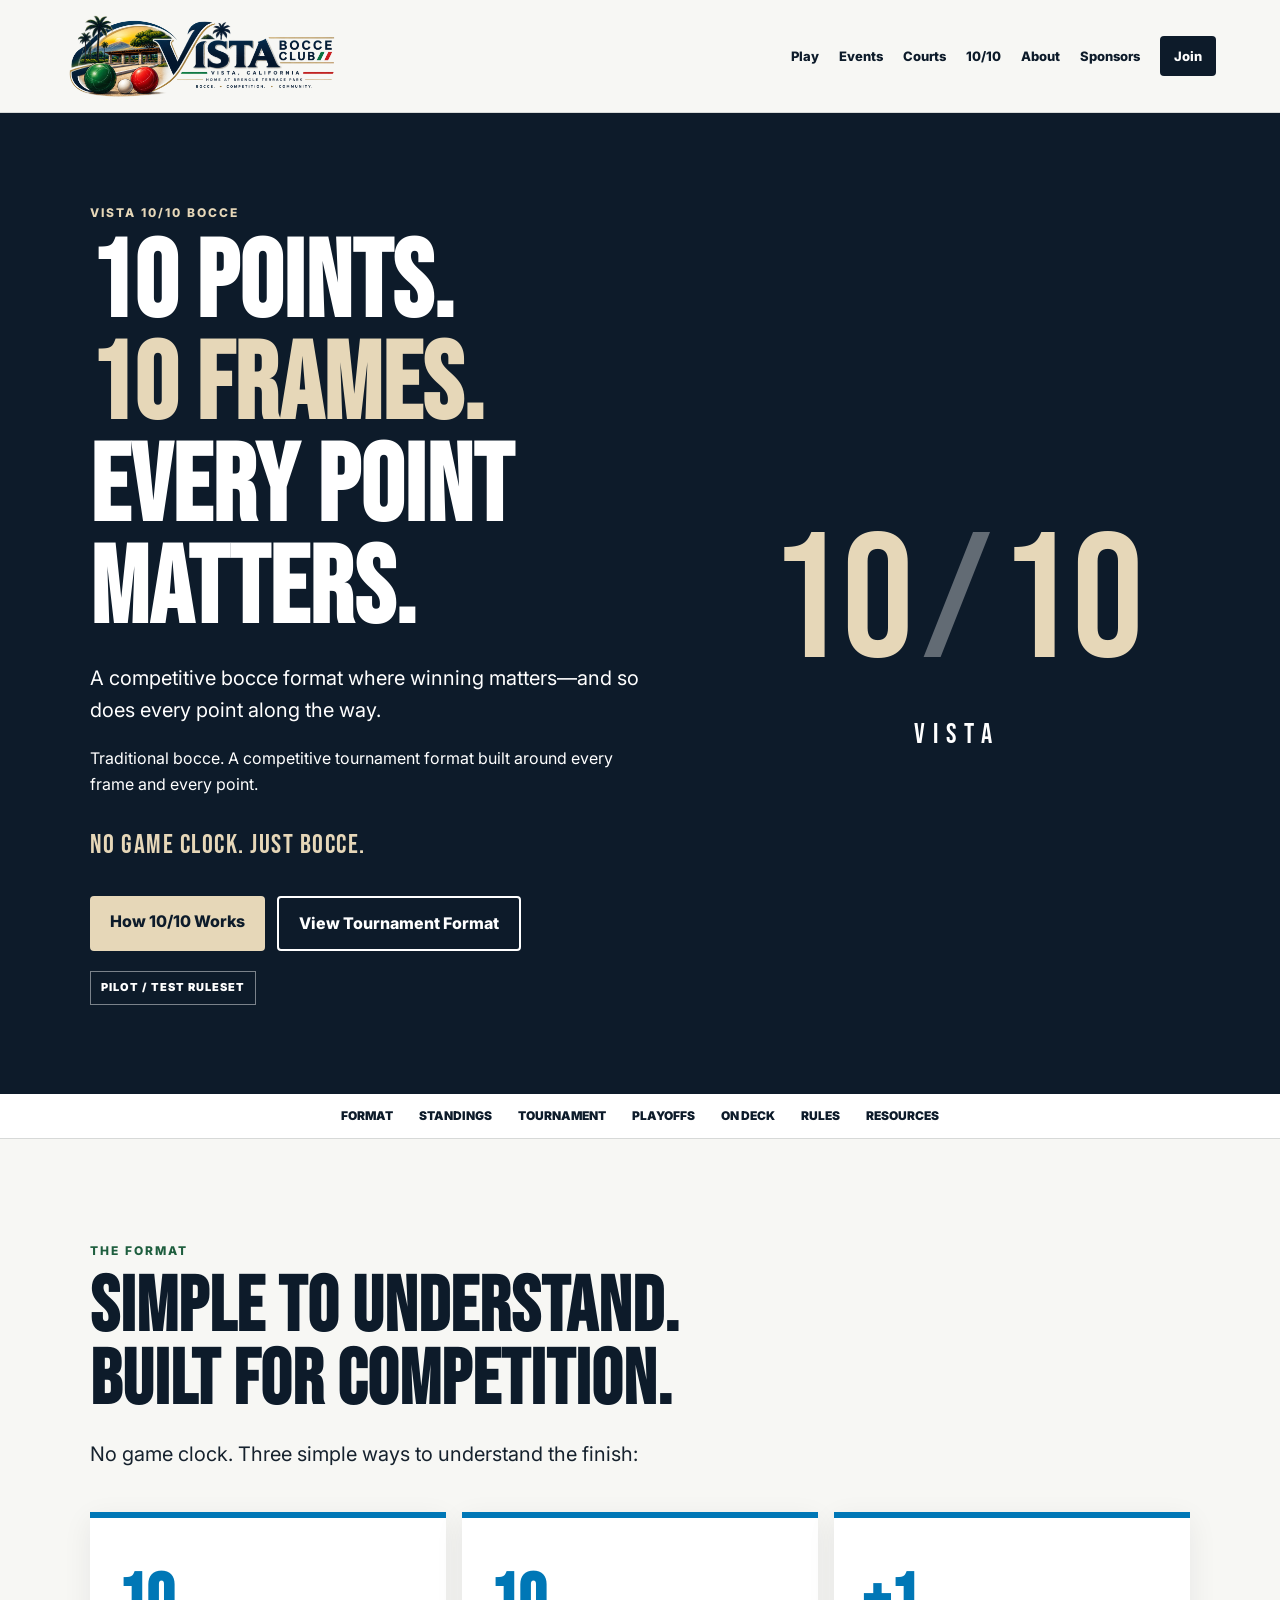
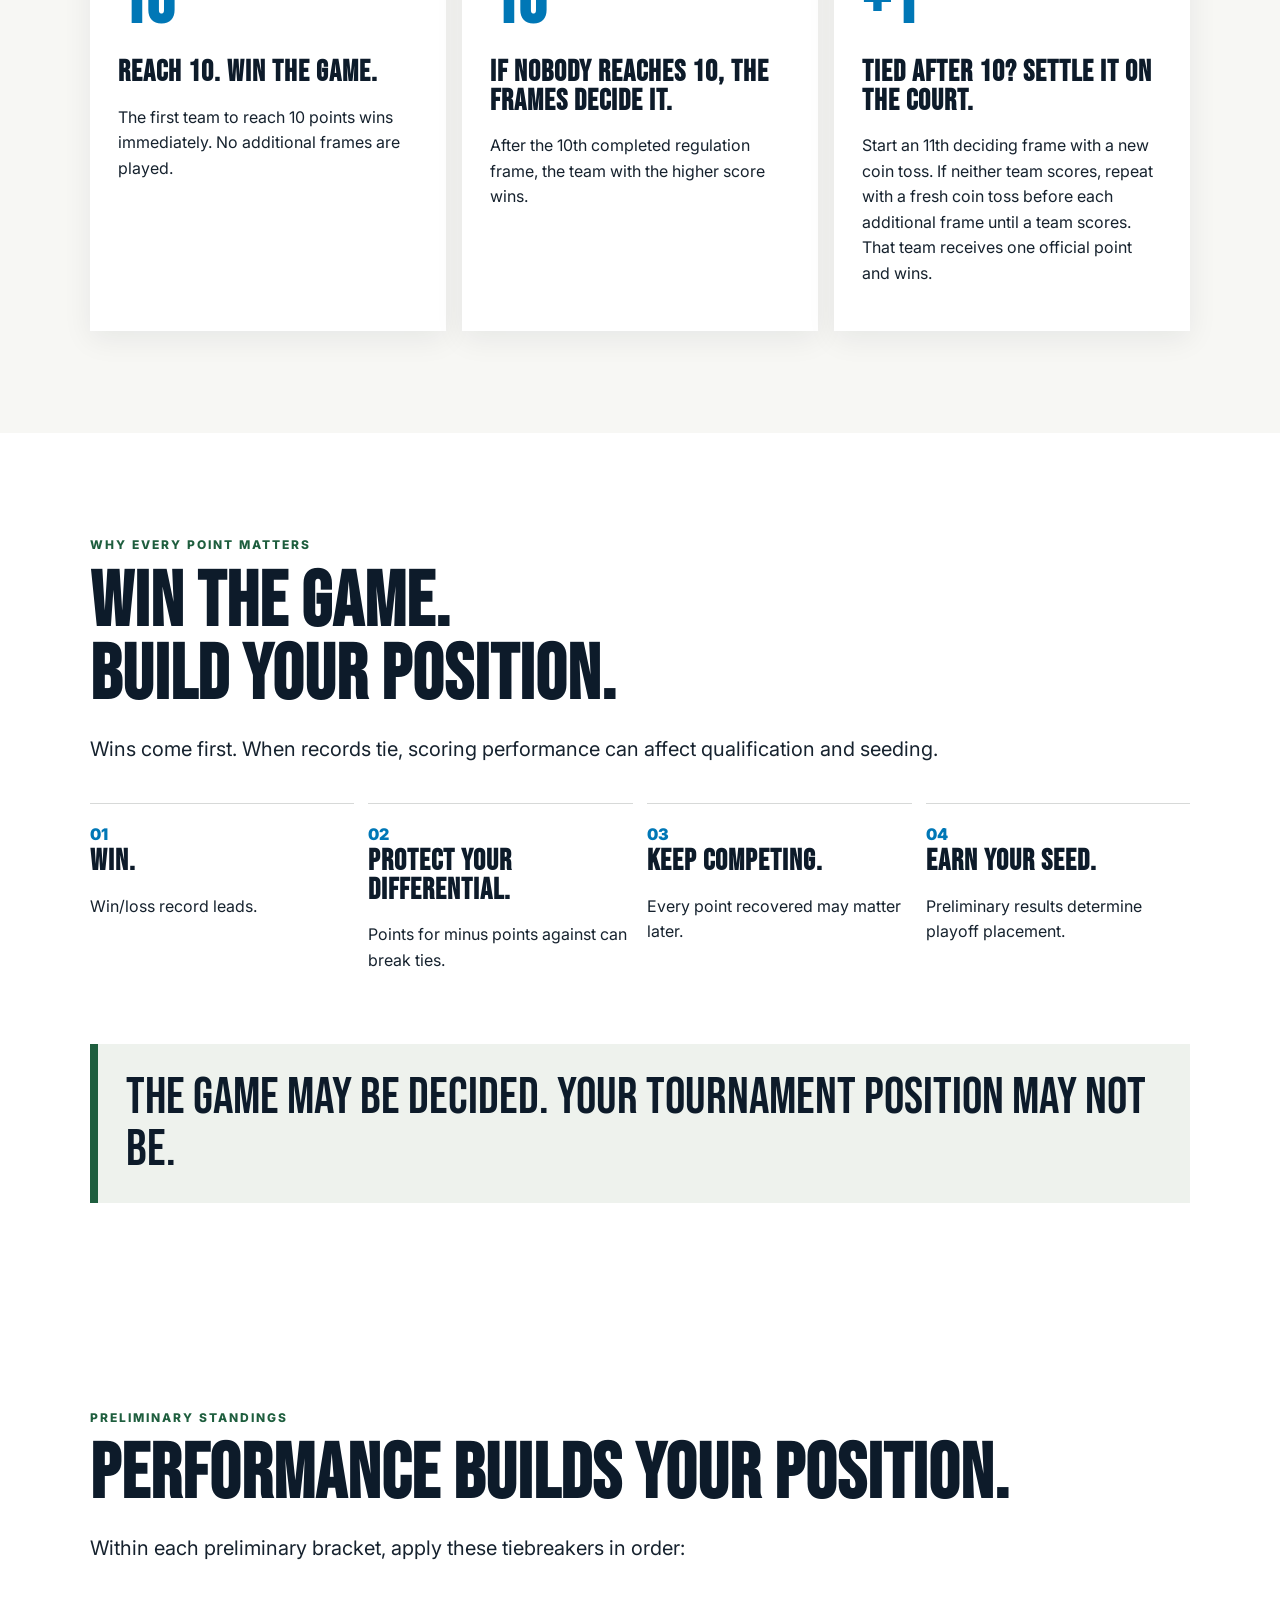
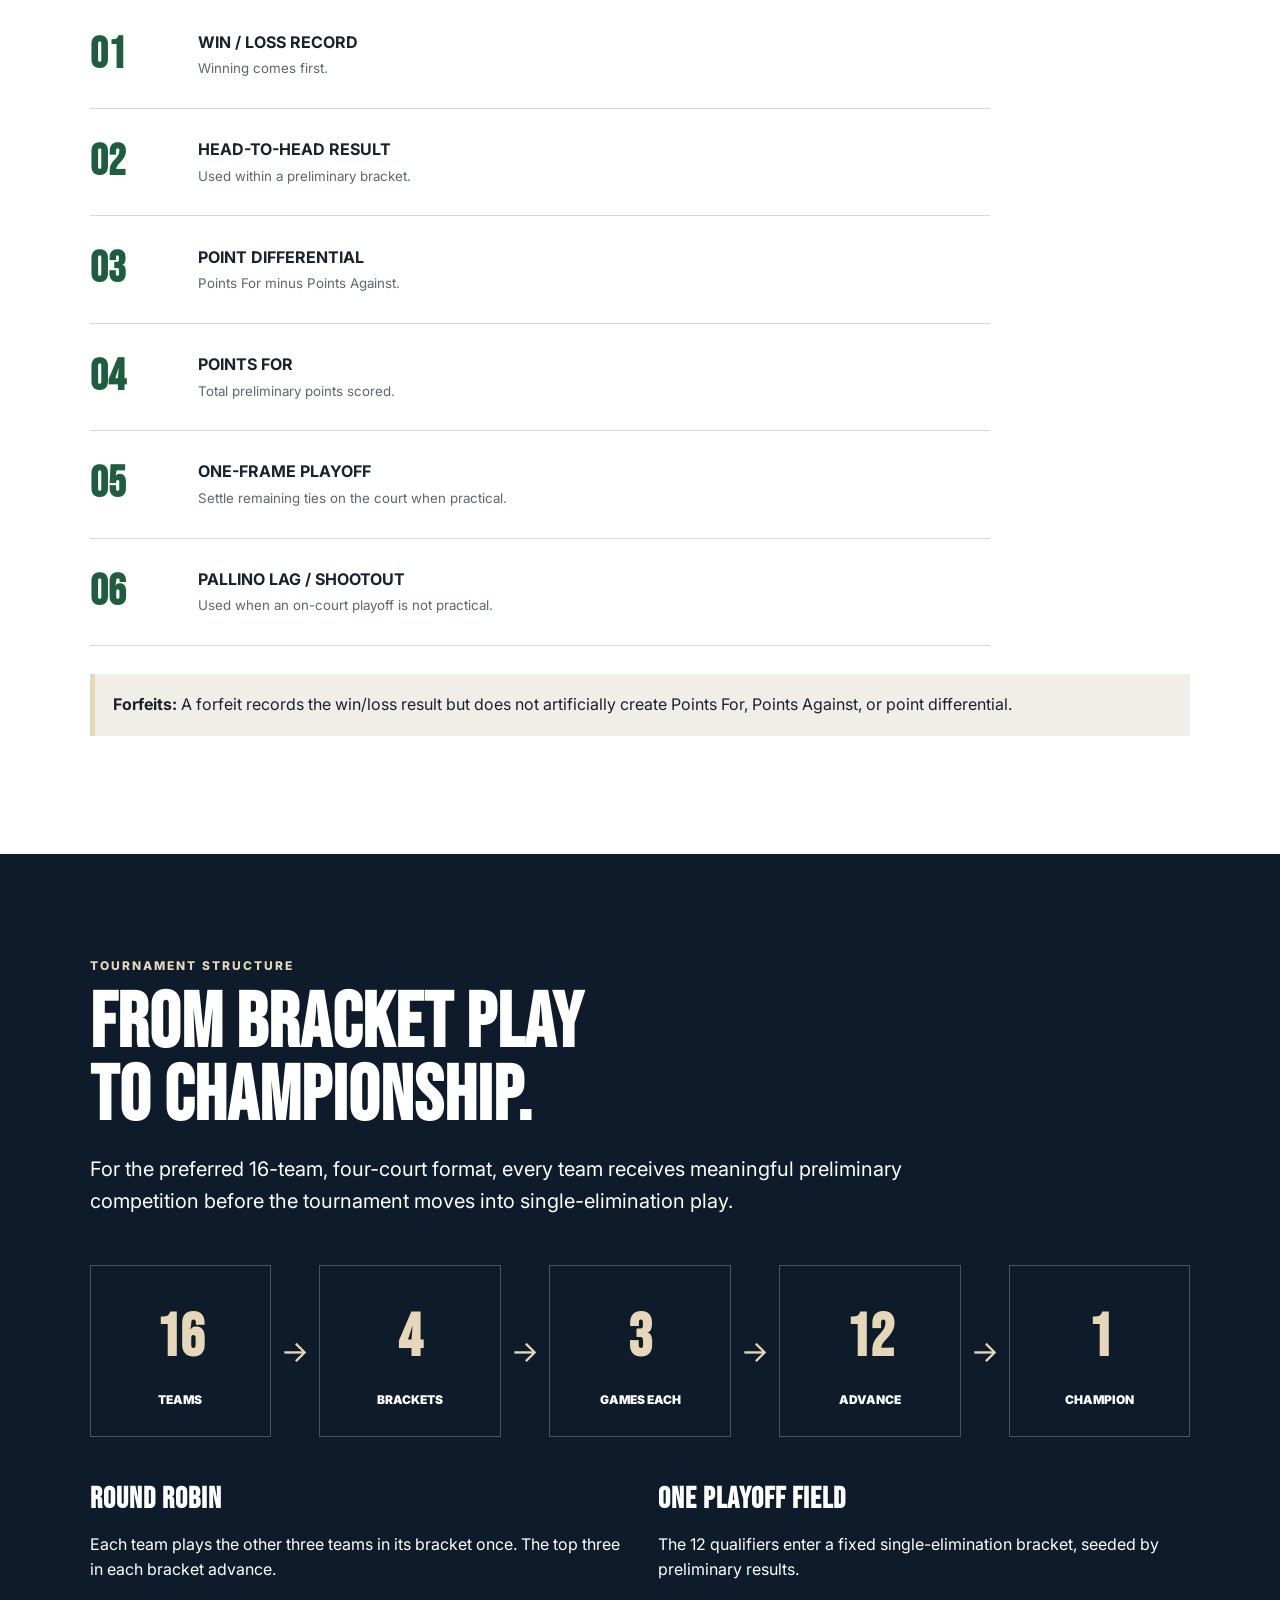
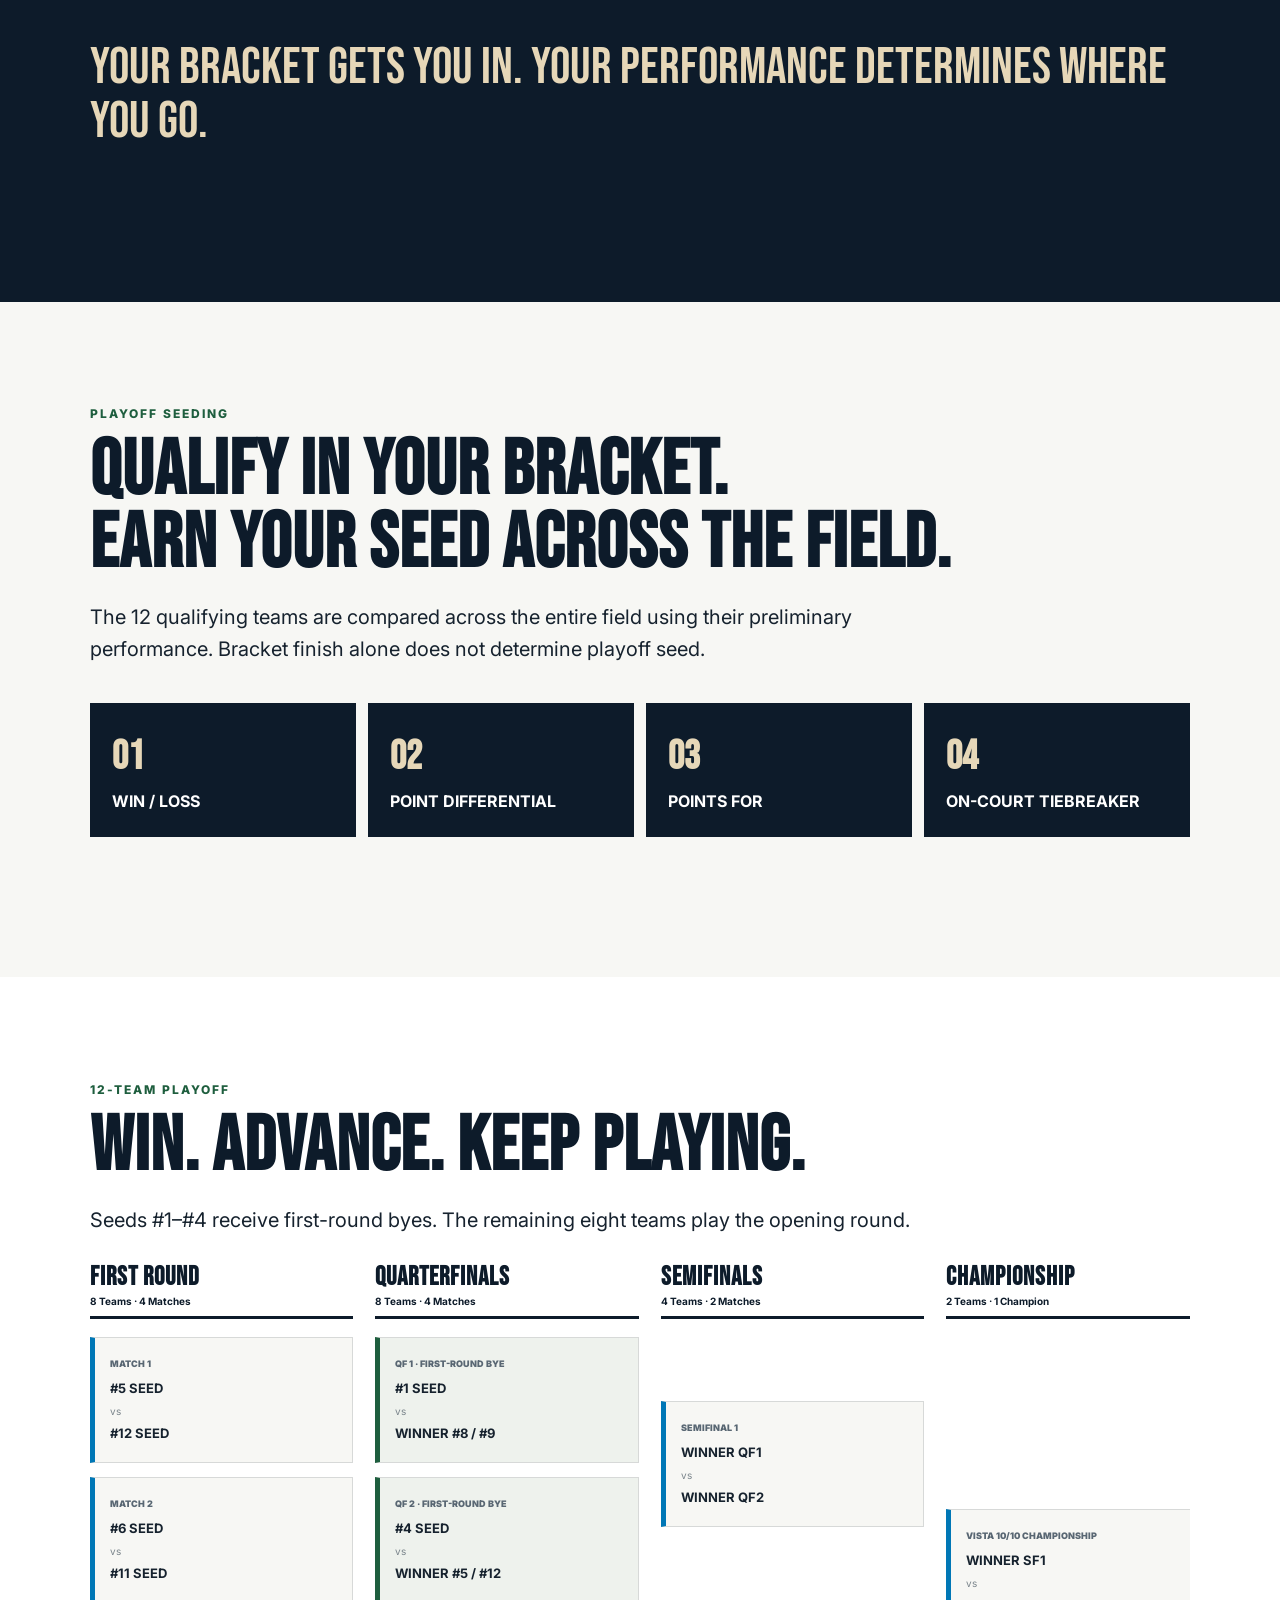
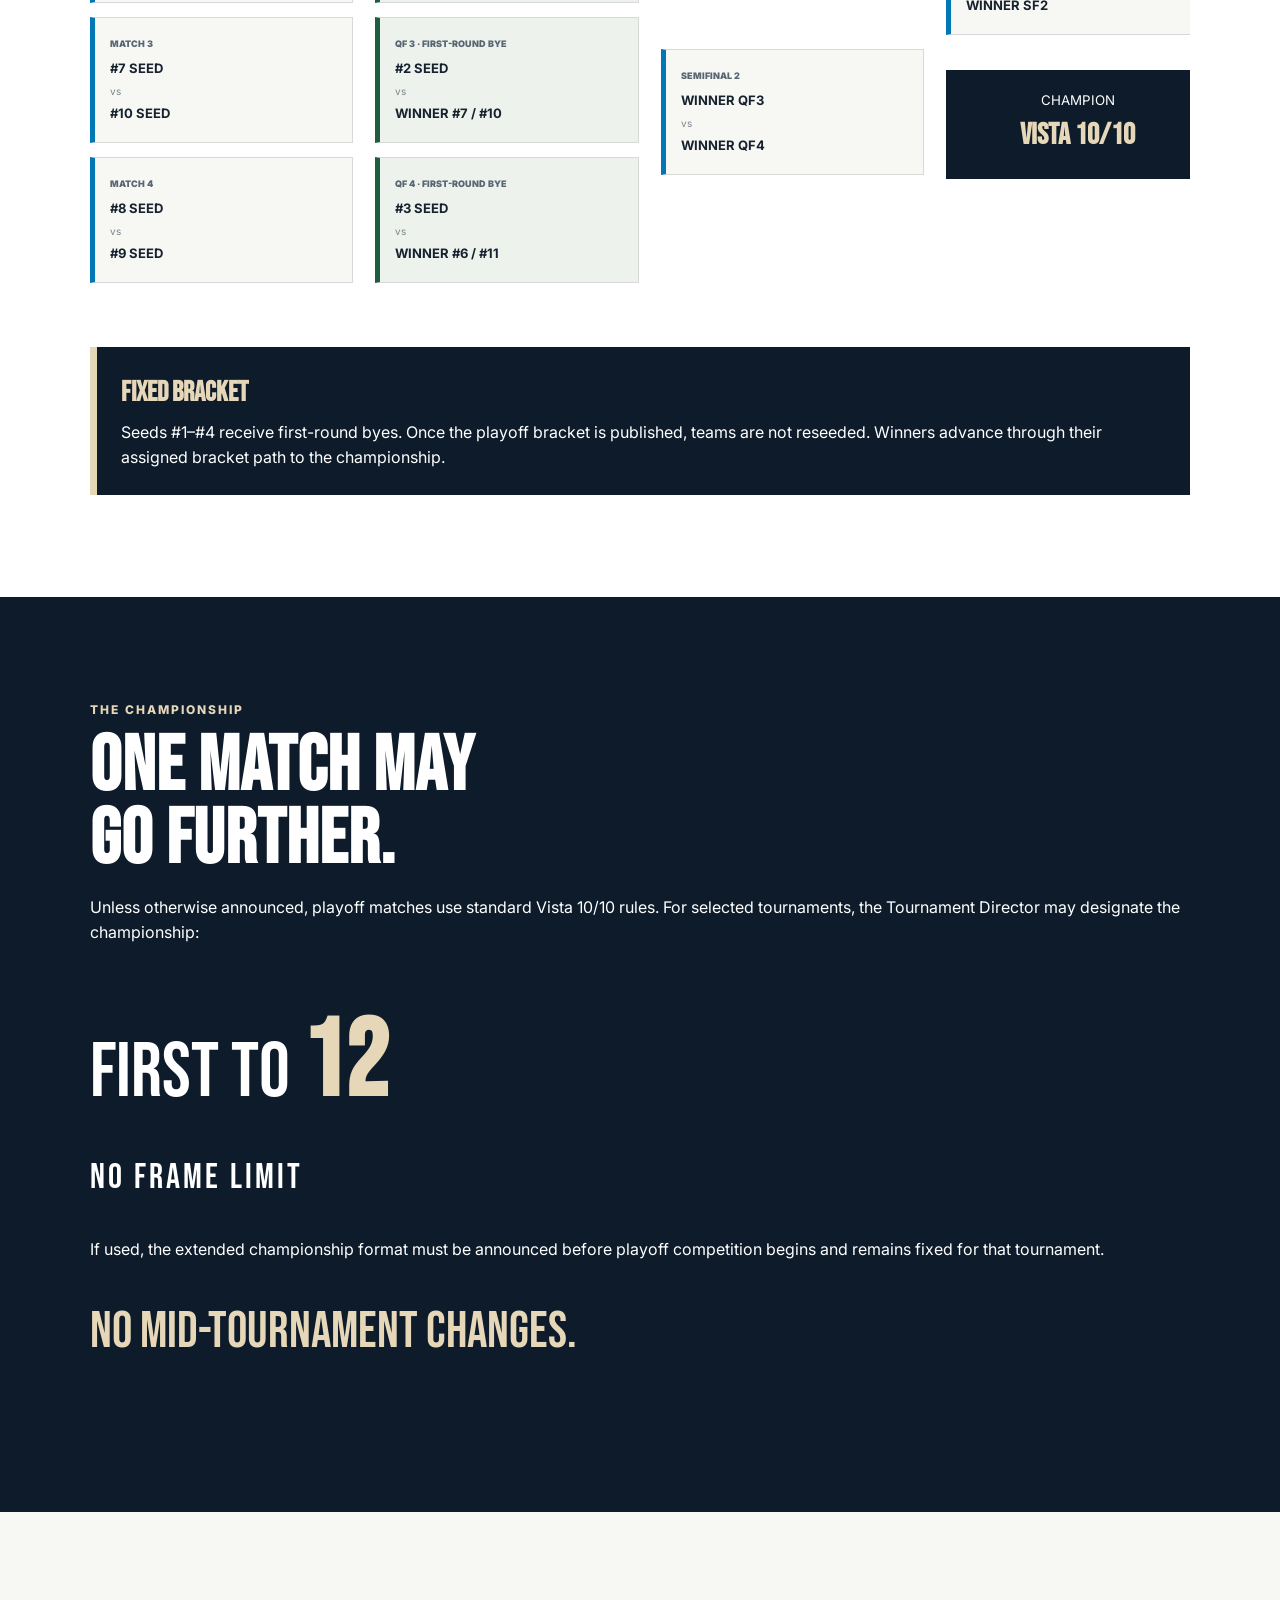
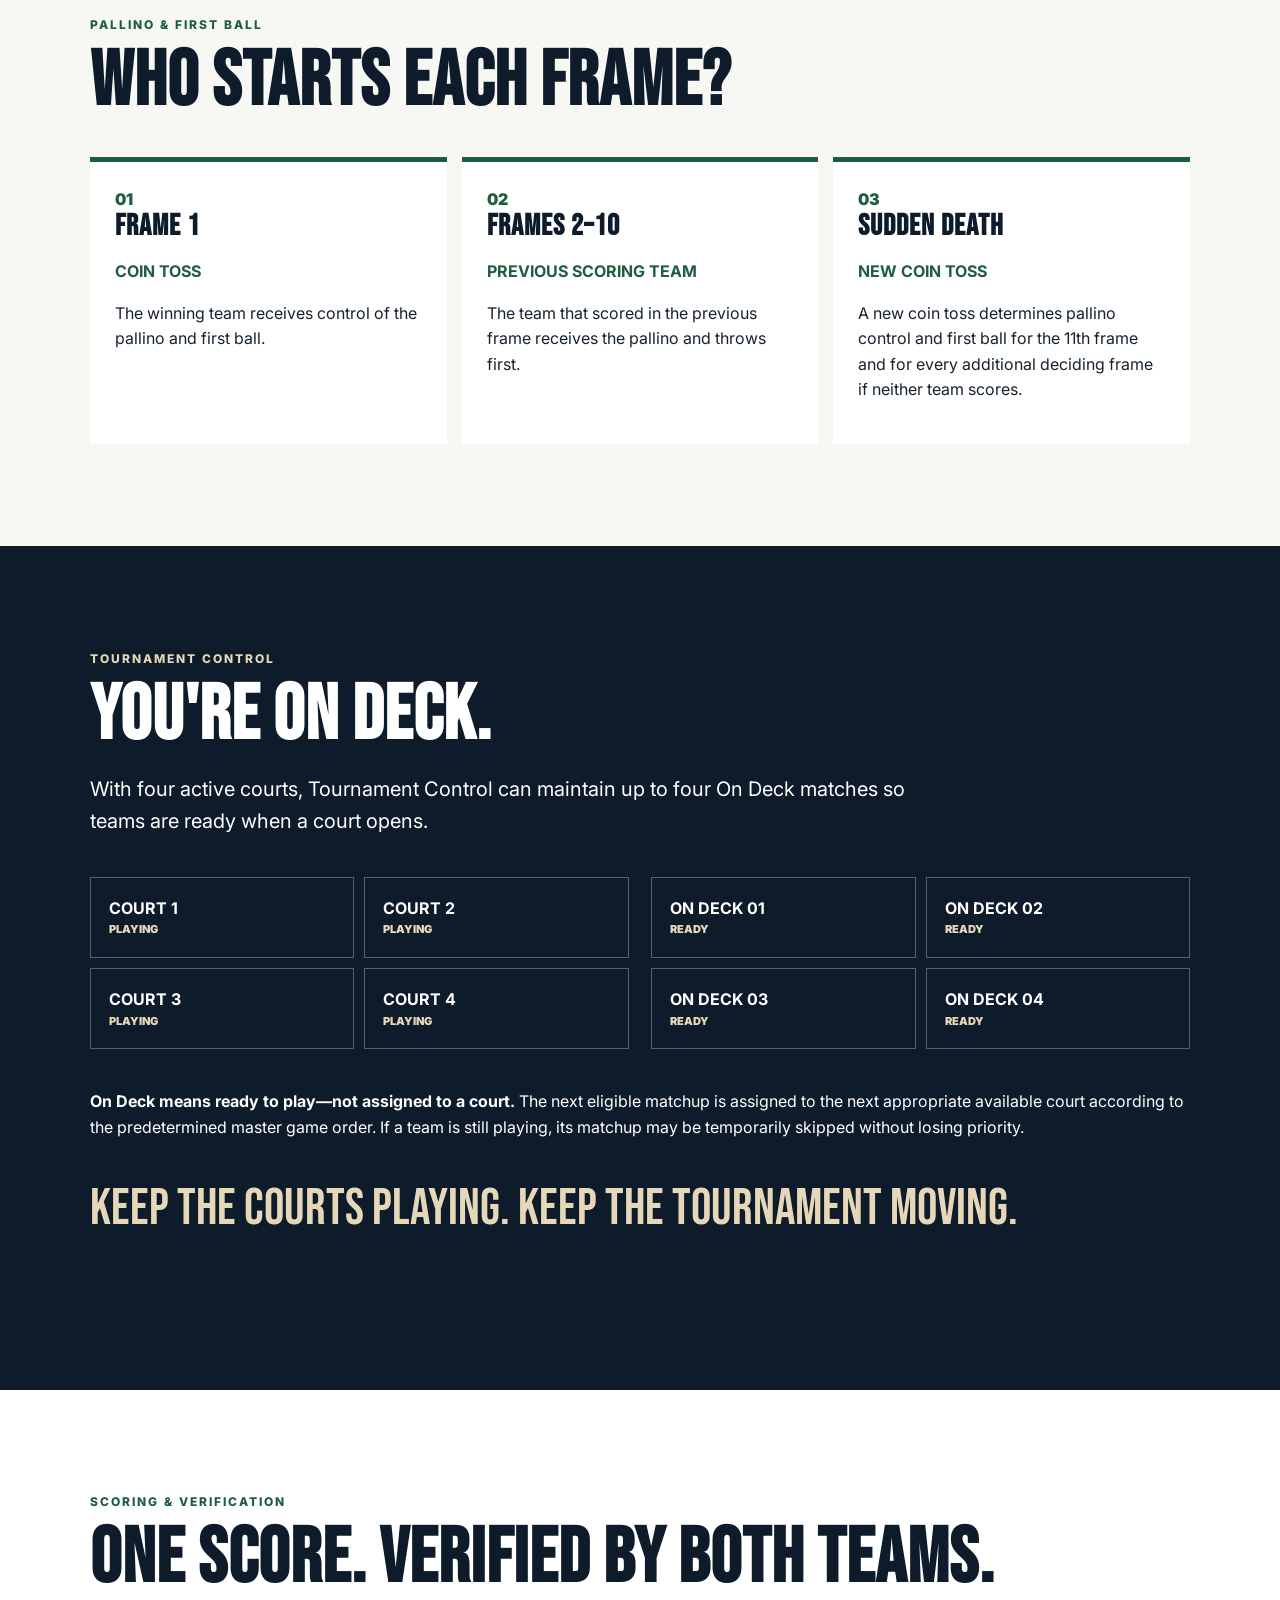
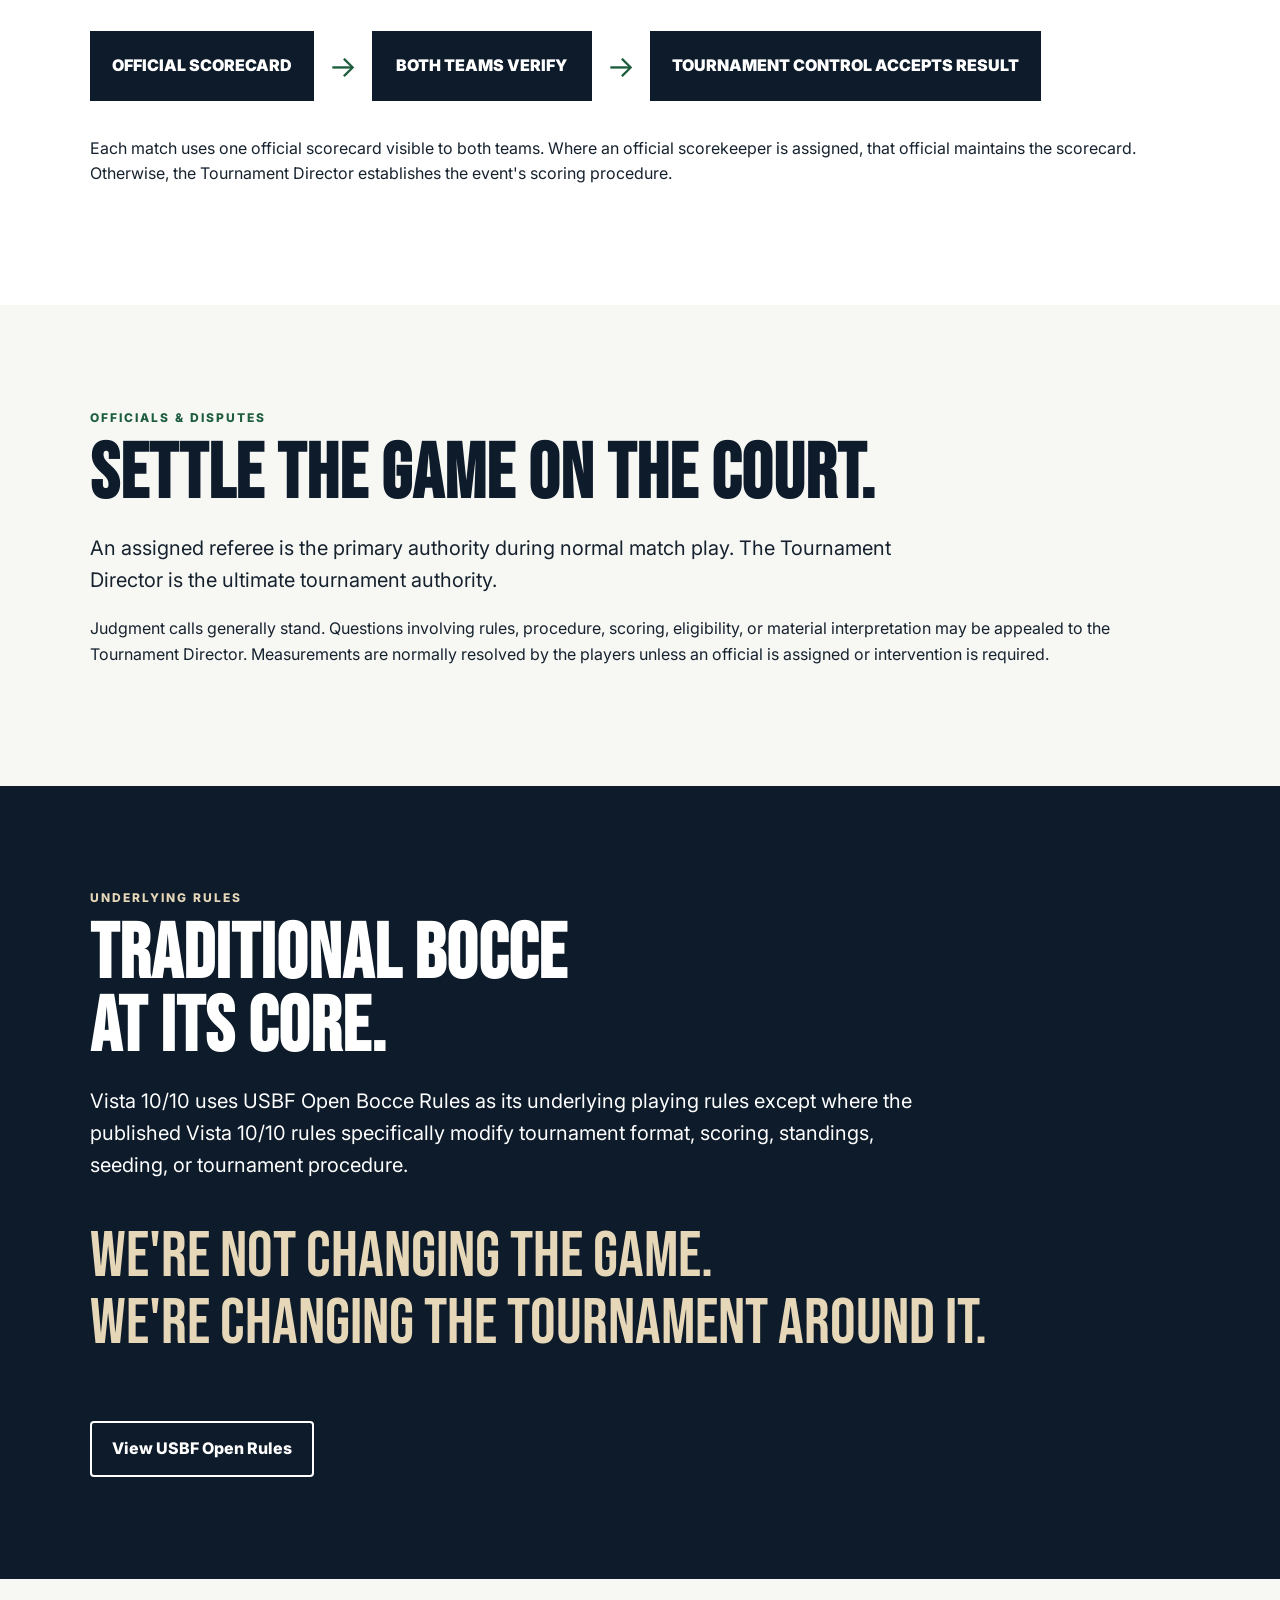
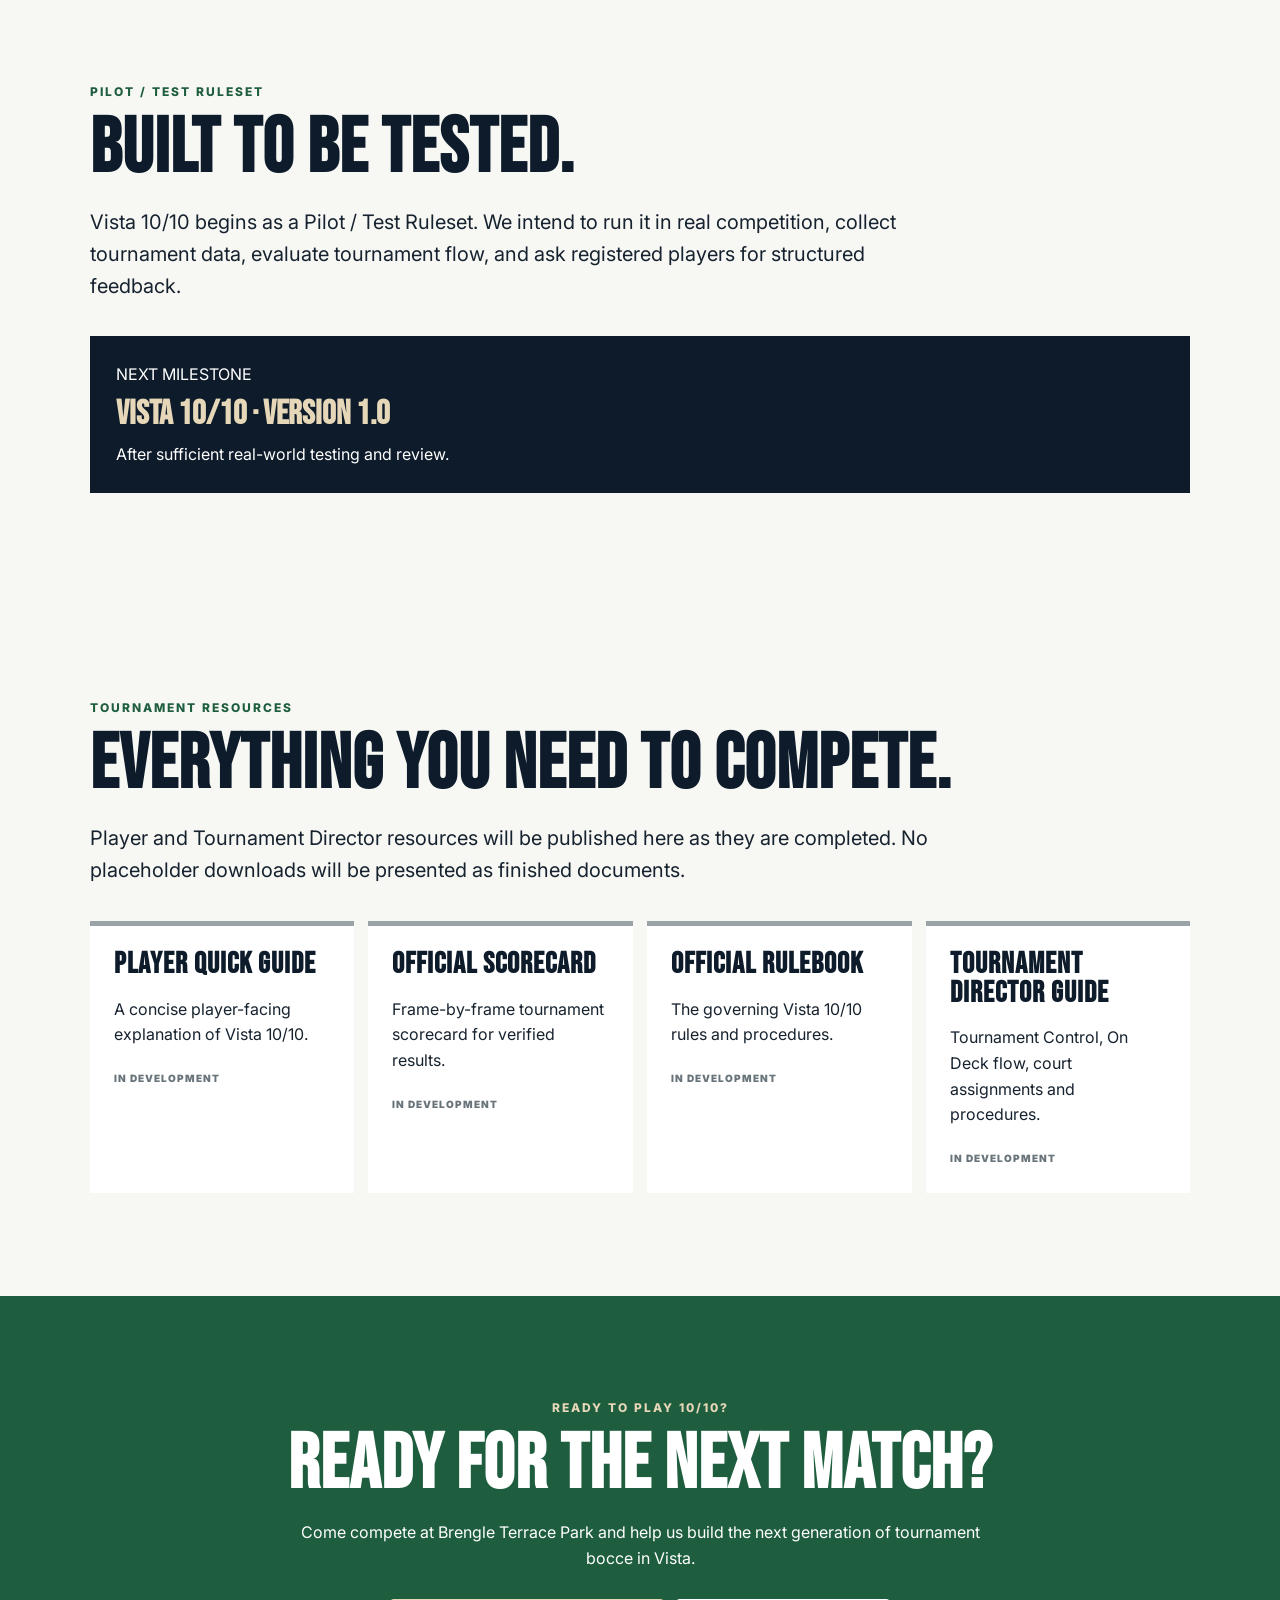
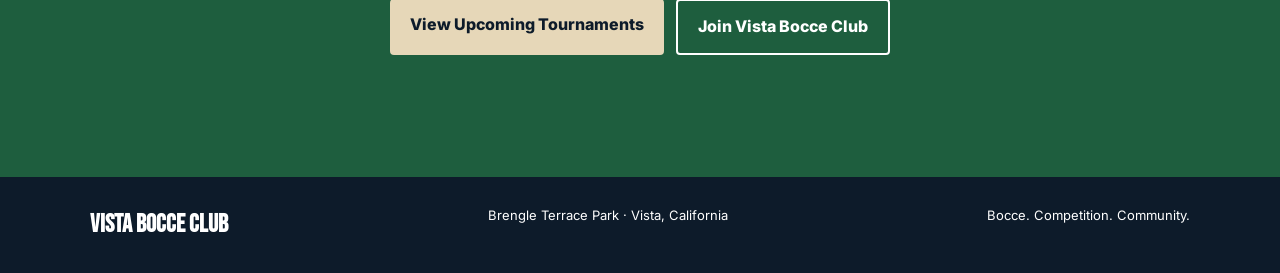
==== commit 60dcbf76: "Draft streamlined Vista 10/10 page for review" ====
--- a/ten10.html
+++ b/ten10.html
@@ -14,11 +14,11 @@
 <a class="skip-link" href="#main">Skip to content</a>
 <header class="site-header">
   <a class="logo-brand" href="https://vistabocceclub.com/" aria-label="Vista Bocce Club home">
-    <img src="https://raw.githubusercontent.com/italo151/vista-bocce-club/main/assets/vista-bocce-club-horizontal-logo.png" alt="Vista Bocce Club">
+    <img src="/assets/vista-bocce-club-horizontal-logo.png" alt="Vista Bocce Club">
   </a>
   <button class="menu-toggle" type="button" aria-expanded="false" aria-controls="site-nav">Menu</button>
   <nav id="site-nav" aria-label="Primary navigation">
-    <a href="#overview">Overview</a><a href="#format">Format</a><a href="#standings">Standings</a><a href="#playoffs">Playoffs</a><a href="#ondeck">On Deck</a><a href="#rules">Rules</a><a class="join" href="#resources">Resources</a>
+    <a href="/#play">Play</a><a href="/#events">Events</a><a href="/#courts">Courts</a><a href="/ten10.html" aria-current="page">10/10</a><a href="/#about">About</a><a href="/#sponsors">Sponsors</a><a class="join" href="/#join">Join</a>
   </nav>
 </header>
 <main id="main">
@@ -27,8 +27,7 @@
     <p class="eyebrow light">VISTA 10/10 BOCCE</p>
     <h1>10 POINTS.<br><span>10 FRAMES.</span><br>EVERY POINT MATTERS.</h1>
     <p class="hero-lede">A competitive bocce format where winning matters—and so does every point along the way.</p>
-    <p>Vista 10/10 brings a defined structure to tournament bocce while preserving the strategy, skill, and traditions of the game.</p>
-    <p class="hero-rule"><strong>Reach 10 points first and you win.</strong> If neither team reaches 10, the team leading after 10 completed regulation frames wins. Tied after 10? Settle it on the court with one sudden-death frame.</p>
+    <p>Traditional bocce. A competitive tournament format built around every frame and every point.</p>
     <p class="clock">NO GAME CLOCK. JUST BOCCE.</p>
     <div class="actions"><a class="button sand" href="#format">How 10/10 Works</a><a class="button outline" href="#tournament">View Tournament Format</a></div>
     <span class="status">PILOT / TEST RULESET</span>
@@ -40,25 +39,24 @@
 
 <section id="format" class="section intro">
   <p class="eyebrow">THE FORMAT</p><h2>SIMPLE TO UNDERSTAND.<br>BUILT FOR COMPETITION.</h2>
-  <p class="lead">Vista 10/10 doesn't change the fundamentals of bocce. It gives tournament play a clear competitive structure.</p>
-  <p>Ten points can end the game. Ten frames guarantee it will reach a decision. And every point scored along the way can matter beyond the game you're playing.</p>
+  <p class="lead">No game clock. Three simple ways to understand the finish:</p>
   <div class="format-cards">
     <article><b>10</b><h3>REACH 10. WIN THE GAME.</h3><p>The first team to reach 10 points wins immediately. No additional frames are played.</p></article>
     <article><b>10</b><h3>IF NOBODY REACHES 10, THE FRAMES DECIDE IT.</h3><p>After the 10th completed regulation frame, the team with the higher score wins.</p></article>
-    <article><b>+1</b><h3>TIED AFTER 10? SETTLE IT ON THE COURT.</h3><p>Play one sudden-death 11th frame. A new coin toss determines pallino control and first ball. The frame winner receives one official point.</p></article>
+    <article><b>+1</b><h3>TIED AFTER 10? SETTLE IT ON THE COURT.</h3><p>Start an 11th deciding frame with a new coin toss. If neither team scores, repeat with a fresh coin toss before each additional frame until a team scores. That team receives one official point and wins.</p></article>
   </div>
 </section>
 
 <section class="section points">
   <p class="eyebrow">WHY EVERY POINT MATTERS</p><h2>WIN THE GAME.<br>BUILD YOUR POSITION.</h2>
-  <p class="lead">Winning the game is always the first objective. But when teams finish preliminary play with identical records, Vista 10/10 looks deeper into what happened on the court.</p>
-  <div class="four-grid"><article><span>01</span><h3>WIN.</h3><p>Your win/loss record comes first.</p></article><article><span>02</span><h3>PROTECT YOUR DIFFERENTIAL.</h3><p>When records are tied, point differential can help determine standings and playoff position.</p></article><article><span>03</span><h3>KEEP COMPETING.</h3><p>Even when a game is slipping away, every point you recover can improve your tournament position.</p></article><article><span>04</span><h3>EARN YOUR SEED.</h3><p>Qualifying is only part of the objective. Preliminary performance can determine where you enter the playoff bracket.</p></article></div>
+  <p class="lead">Wins come first. When records tie, scoring performance can affect qualification and seeding.</p>
+  <div class="four-grid"><article><span>01</span><h3>WIN.</h3><p>Win/loss record leads.</p></article><article><span>02</span><h3>PROTECT YOUR DIFFERENTIAL.</h3><p>Points for minus points against can break ties.</p></article><article><span>03</span><h3>KEEP COMPETING.</h3><p>Every point recovered may matter later.</p></article><article><span>04</span><h3>EARN YOUR SEED.</h3><p>Preliminary results determine playoff placement.</p></article></div>
   <blockquote>THE GAME MAY BE DECIDED. YOUR TOURNAMENT POSITION MAY NOT BE.</blockquote>
 </section>
 
 <section id="standings" class="section standings">
   <p class="eyebrow">PRELIMINARY STANDINGS</p><h2>PERFORMANCE BUILDS YOUR POSITION.</h2>
-  <p class="lead">Every preliminary game contributes to the standings. Wins and losses come first. When records are tied, clearly defined competitive tiebreakers determine who advances.</p>
+  <p class="lead">Within each preliminary bracket, apply these tiebreakers in order:</p>
   <div class="ranking">
     <div><b>01</b><span><strong>WIN / LOSS RECORD</strong><small>Winning comes first.</small></span></div>
     <div><b>02</b><span><strong>HEAD-TO-HEAD RESULT</strong><small>Used within a preliminary bracket.</small></span></div>
@@ -74,7 +72,7 @@
   <p class="eyebrow light">TOURNAMENT STRUCTURE</p><h2>FROM BRACKET PLAY<br>TO CHAMPIONSHIP.</h2>
   <p class="lead">For the preferred 16-team, four-court format, every team receives meaningful preliminary competition before the tournament moves into single-elimination play.</p>
   <div class="flow"><div><b>16</b><span>TEAMS</span></div><i>→</i><div><b>4</b><span>BRACKETS</span></div><i>→</i><div><b>3</b><span>GAMES EACH</span></div><i>→</i><div><b>12</b><span>ADVANCE</span></div><i>→</i><div><b>1</b><span>CHAMPION</span></div></div>
-  <div class="tournament-copy"><div><h3>THREE GAMES. EVERY ONE COUNTS.</h3><p>Each four-team preliminary bracket is a round robin. Every team plays the other three teams in its bracket once. The top three teams advance.</p></div><div><h3>FOUR BRACKETS BECOME ONE FIELD.</h3><p>Advancing gets you into the playoffs. Your overall preliminary performance determines where you are seeded.</p></div></div>
+  <div class="tournament-copy"><div><h3>ROUND ROBIN</h3><p>Each team plays the other three teams in its bracket once. The top three in each bracket advance.</p></div><div><h3>ONE PLAYOFF FIELD</h3><p>The 12 qualifiers enter a fixed single-elimination bracket, seeded by preliminary results.</p></div></div>
   <p class="signature">YOUR BRACKET GETS YOU IN. YOUR PERFORMANCE DETERMINES WHERE YOU GO.</p>
 </section>
 
@@ -82,12 +80,11 @@
   <p class="eyebrow">PLAYOFF SEEDING</p><h2>QUALIFY IN YOUR BRACKET.<br>EARN YOUR SEED ACROSS THE FIELD.</h2>
   <p class="lead">The 12 qualifying teams are compared across the entire field using their preliminary performance. Bracket finish alone does not determine playoff seed.</p>
   <div class="seed-order"><div><b>01</b><strong>WIN / LOSS</strong></div><div><b>02</b><strong>POINT DIFFERENTIAL</strong></div><div><b>03</b><strong>POINTS FOR</strong></div><div><b>04</b><strong>ON-COURT TIEBREAKER</strong></div></div>
-  <div class="example"><p><strong>EXAMPLE</strong></p><p>Team A: 3–0, +18 differential</p><p>Team B: 3–0, +7 differential</p><p class="result">Both advance. Team A earns the higher seed.</p></div>
 </section>
 
 <section id="playoffs" class="section playoffs">
   <p class="eyebrow">12-TEAM PLAYOFF</p><h2>WIN. ADVANCE. KEEP PLAYING.</h2>
-  <p class="lead">Seeds #1–#4 earn first-round byes. Seeds #5–#12 begin elimination play.</p>
+  <p class="lead">Seeds #1–#4 receive first-round byes. The remaining eight teams play the opening round.</p>
   <div class="bracket-wrap" role="region" aria-label="12-team fixed playoff bracket" tabindex="0">
     <div class="bracket">
       <div class="round r1"><h3>FIRST ROUND<small>8 Teams · 4 Matches</small></h3>
@@ -125,7 +122,7 @@
 
 <section class="section pallino">
   <p class="eyebrow">PALLINO &amp; FIRST BALL</p><h2>WHO STARTS EACH FRAME?</h2>
-  <div class="three-steps"><article><span>01</span><h3>FRAME 1</h3><b>COIN TOSS</b><p>The winning team receives control of the pallino and first ball.</p></article><article><span>02</span><h3>FRAMES 2–10</h3><b>PREVIOUS SCORING TEAM</b><p>The team that scored in the previous frame receives the pallino and throws first.</p></article><article><span>03</span><h3>SUDDEN DEATH</h3><b>NEW COIN TOSS</b><p>A new coin toss determines control of the pallino and first ball for the 11th frame.</p></article></div>
+  <div class="three-steps"><article><span>01</span><h3>FRAME 1</h3><b>COIN TOSS</b><p>The winning team receives control of the pallino and first ball.</p></article><article><span>02</span><h3>FRAMES 2–10</h3><b>PREVIOUS SCORING TEAM</b><p>The team that scored in the previous frame receives the pallino and throws first.</p></article><article><span>03</span><h3>SUDDEN DEATH</h3><b>NEW COIN TOSS</b><p>A new coin toss determines pallino control and first ball for the 11th frame and for every additional deciding frame if neither team scores.</p></article></div>
 </section>
 
 <section id="ondeck" class="section ondeck dark-section">
@@ -158,7 +155,6 @@
 <section class="section pilot">
   <p class="eyebrow">PILOT / TEST RULESET</p><h2>BUILT TO BE TESTED.</h2>
   <p class="lead">Vista 10/10 begins as a Pilot / Test Ruleset. We intend to run it in real competition, collect tournament data, evaluate tournament flow, and ask registered players for structured feedback.</p>
-  <p>The objective isn't to defend the first version. The objective is to build a better tournament format.</p>
   <div class="v1">NEXT MILESTONE <strong>VISTA 10/10 · VERSION 1.0</strong><span>After sufficient real-world testing and review.</span></div>
 </section>
 
@@ -168,7 +164,7 @@
   <div class="resource-grid"><article><h3>PLAYER QUICK GUIDE</h3><p>A concise player-facing explanation of Vista 10/10.</p><span>IN DEVELOPMENT</span></article><article><h3>OFFICIAL SCORECARD</h3><p>Frame-by-frame tournament scorecard for verified results.</p><span>IN DEVELOPMENT</span></article><article><h3>OFFICIAL RULEBOOK</h3><p>The governing Vista 10/10 rules and procedures.</p><span>IN DEVELOPMENT</span></article><article><h3>TOURNAMENT DIRECTOR GUIDE</h3><p>Tournament Control, On Deck flow, court assignments and procedures.</p><span>IN DEVELOPMENT</span></article></div>
 </section>
 
-<section class="final-cta"><p class="eyebrow light">READY TO PLAY 10/10?</p><h2>TEN POINTS. TEN FRAMES.<br>EVERY POINT MATTERS.</h2><p>Come compete at Brengle Terrace Park and help us build the next generation of tournament bocce in Vista.</p><div class="actions center"><a class="button sand" href="https://vistabocceclub.com/#events">View Upcoming Tournaments</a><a class="button outline" href="https://vistabocceclub.com/#join">Join Vista Bocce Club</a></div></section>
+<section class="final-cta"><p class="eyebrow light">READY TO PLAY 10/10?</p><h2>READY FOR THE NEXT MATCH?</h2><p>Come compete at Brengle Terrace Park and help us build the next generation of tournament bocce in Vista.</p><div class="actions center"><a class="button sand" href="https://vistabocceclub.com/#events">View Upcoming Tournaments</a><a class="button outline" href="https://vistabocceclub.com/#join">Join Vista Bocce Club</a></div></section>
 </main>
 <footer><b>VISTA BOCCE CLUB</b><span>Brengle Terrace Park · Vista, California</span><span>Bocce. Competition. Community.</span></footer>
 <script>
